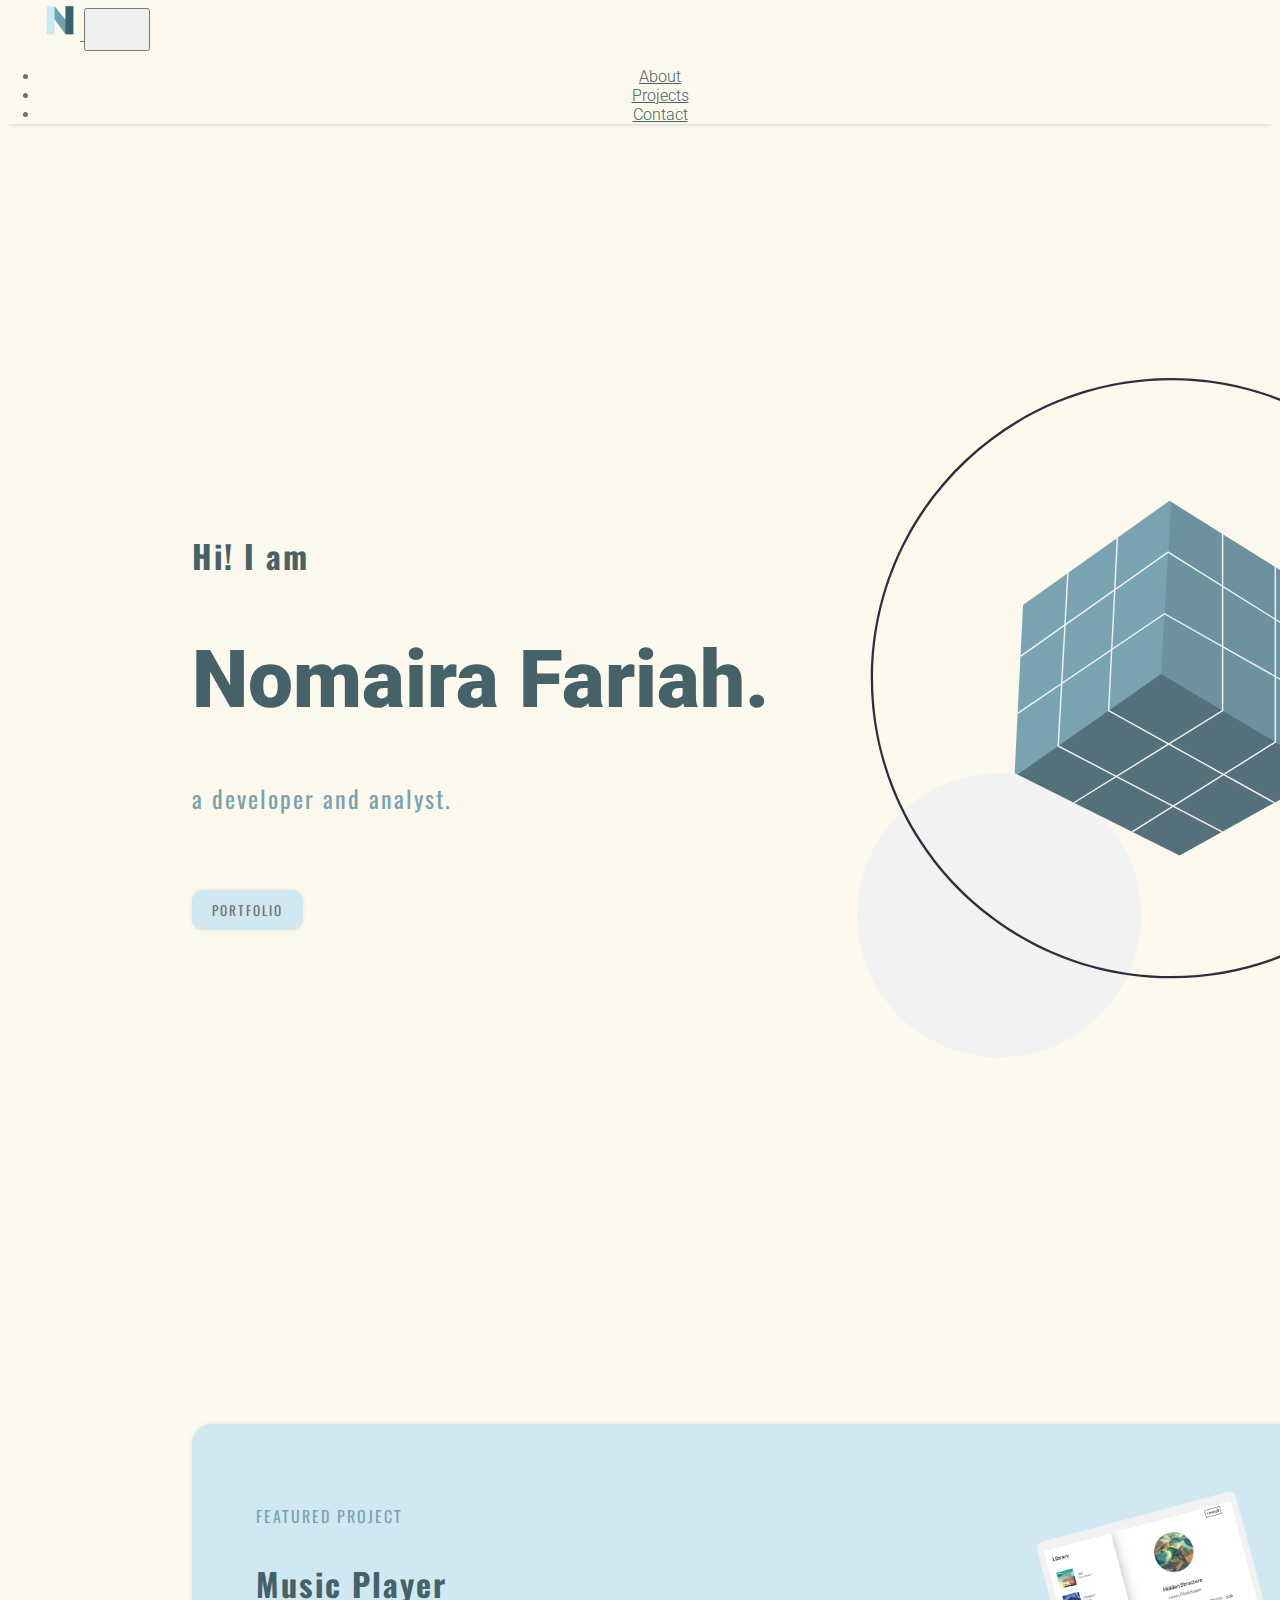
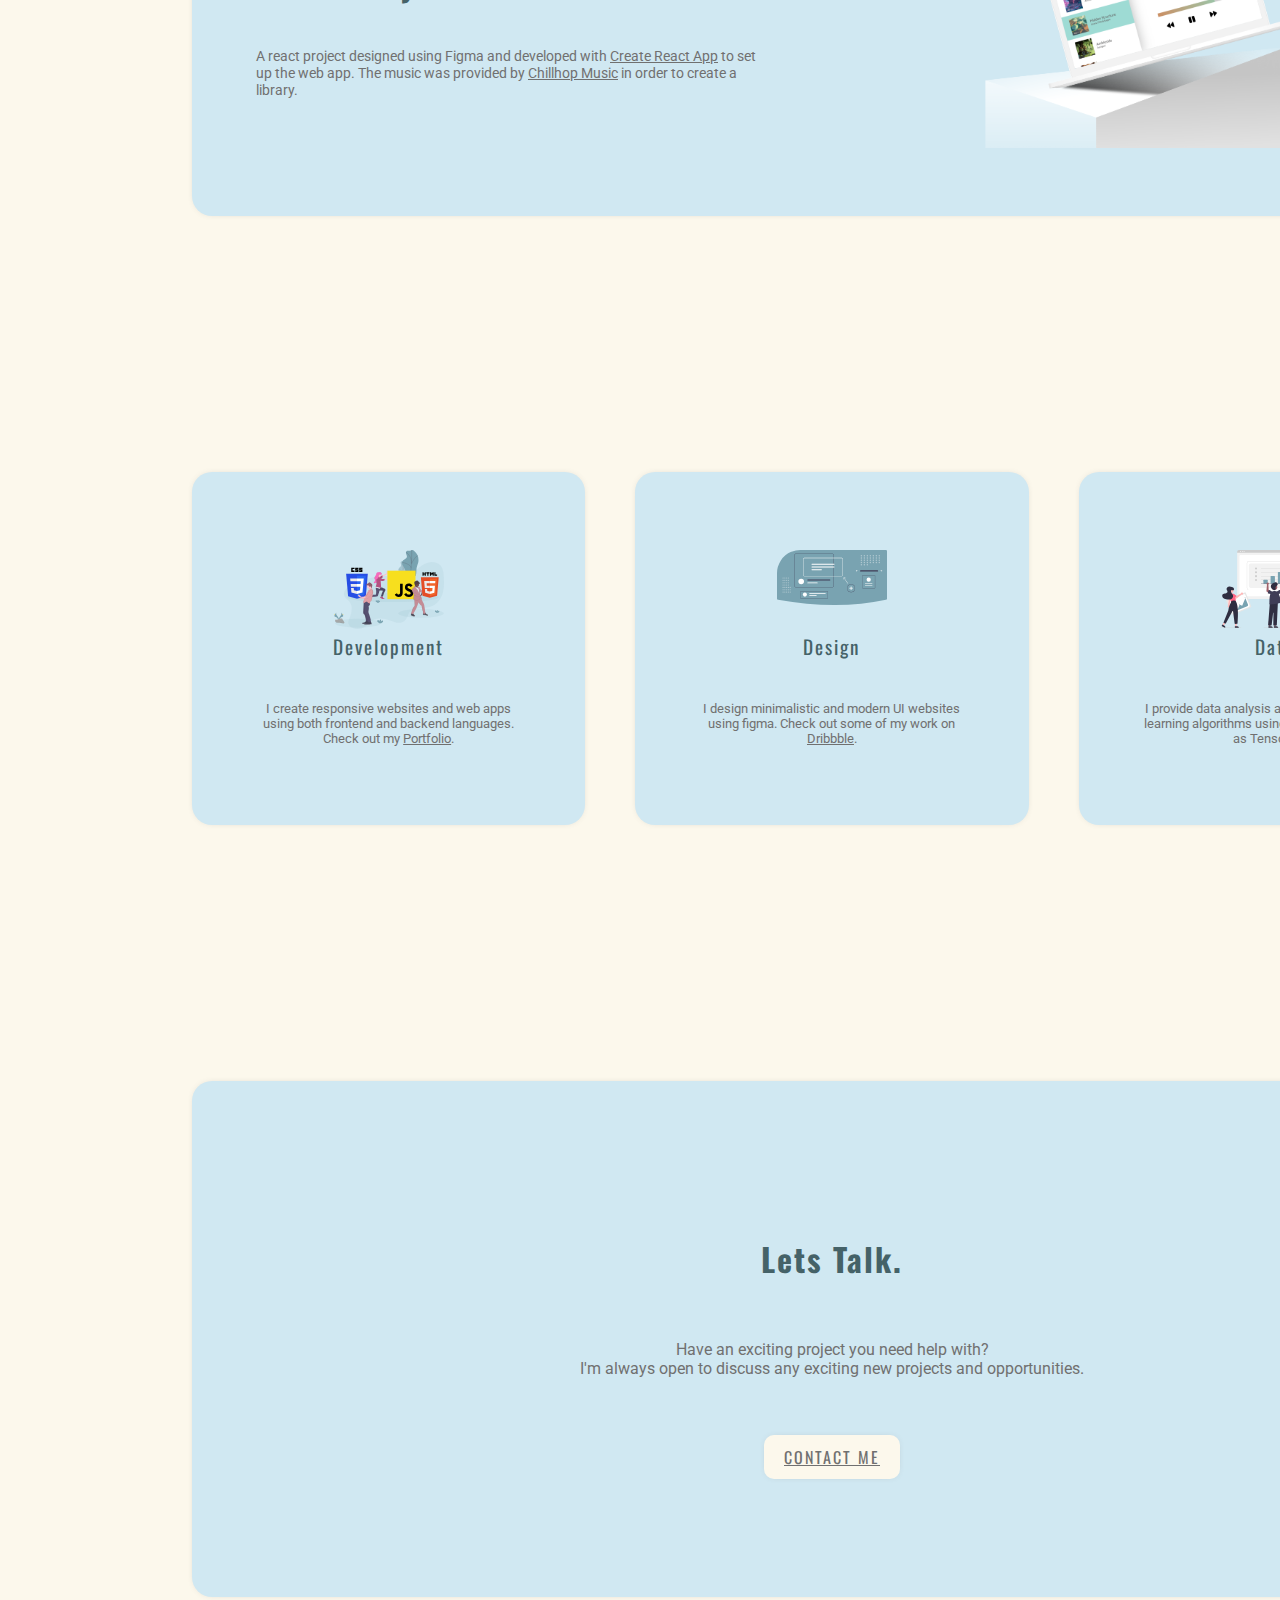
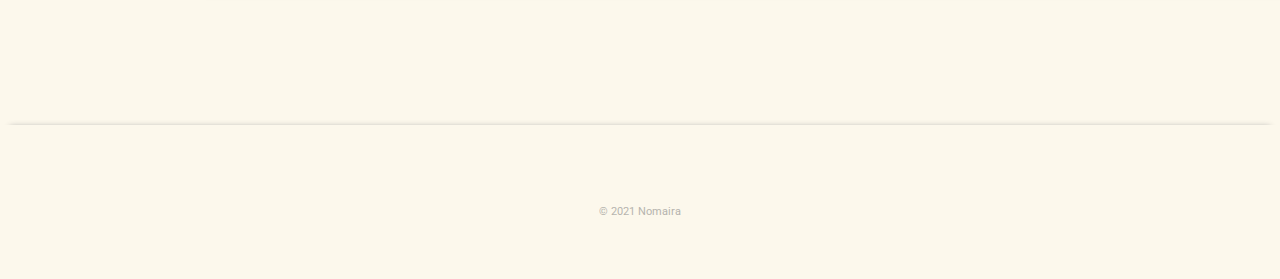
==== index.html @ d7f805a0 "updates contact, projects and navbar section" ====
<!DOCTYPE html>
<html lang="en" dir="ltr">

  <head>
    <meta charset="utf-8">
    <title>Nomaira Fariah</title>

    <!-- Google fonts -->
    <link rel="preconnect" href="https://fonts.gstatic.com">
    <link href="https://fonts.googleapis.com/css2?family=Oswald:wght@200;300;400;500;600;700&family=Parisienne&family=Roboto:wght@100;300;400;500;700;900&display=swap" rel="stylesheet">

    <!-- CSS stylesheets -->
    <link rel="stylesheet" href="https://cdn.jsdelivr.net/npm/bootstrap@4.5.3/dist/css/bootstrap.min.css" integrity="sha384-TX8t27EcRE3e/ihU7zmQxVncDAy5uIKz4rEkgIXeMed4M0jlfIDPvg6uqKI2xXr2" crossorigin="anonymous">
    <link rel="stylesheet" href="css/main.css">

    <!-- Font Awesome -->
    <link rel="stylesheet" href="https://cdnjs.cloudflare.com/ajax/libs/font-awesome/5.15.1/css/all.min.css" integrity="sha512-+4zCK9k+qNFUR5X+cKL9EIR+ZOhtIloNl9GIKS57V1MyNsYpYcUrUeQc9vNfzsWfV28IaLL3i96P9sdNyeRssA==" crossorigin="anonymous" />
    
    <link rel="icon" href="Images/logo.png">
  </head>

  <body>

    <!-- Nav Bar -->
    <nav class="navbar fixed-top navbar-expand-lg">
      <a class="navbar-brand" href="#">
        <img class="logo" src="Images/logo.png" alt="logo-img">
      </a>

      <button class="navbar-toggler" type="button" data-toggle="collapse" data-target="#navbarTogglerDemo02" aria-controls="navbarTogglerDemo02" aria-expanded="false" aria-label="Toggle navigation">
        <span class="navbar-toggler-icon">
          <i class="fas fa-bars"></i>
        </span>
      </button>

      <div class="collapse navbar-collapse" id="navbarTogglerDemo02">
        <ul class="navbar-nav ml-auto">
          <li class="nav-item">
            <a class="nav-link" href="about.html">About</a>
          </li>
          <li class="nav-item">
            <a class="nav-link" href="projects.html">Projects</a>
          </li>
          <li class="nav-item">
            <a class="nav-link" href="contact.html">Contact</a>
          </li>
          
        </ul>
      </div>
    </nav>

    <!-- Hero Section -->
    <section>
      <div class="container-fluid hero">
        
        <!-- Intro -->
        <div class="intro">
          <h2>Hi! I am</h2>
          <h1>Nomaira Fariah.</h1>
          <h3>a developer and analyst.</h3>
          <button class="cta-btn" onclick="document.location='projects.html'">
            Portfolio
          </button>
        </div>

        <div class="hero-img">
          <img src="Images/cube.svg" alt="developer">
        </div>

      </div>
    </section>

    <main class="container-fluid">
      <!-- Feature Section -->
      <div onclick="window.open('https://github.com/Nomaira/music-player', '_blank')" class="feature">
        <div class="feature-text">
          <h3 class="spaced-lettering">Featured Project</h3>
          <h2>Music Player</h2>
          <p>A react project designed using Figma and developed with 
            <a href="https://create-react-app.dev/" target="_blank">Create React App</a> to set up the web app. The music was provided by 
            <a href="https://chillhop.com/" target="_blank">Chillhop Music</a> in order to create a library.</p>
        </div>

        <div class="feature-card">
          <img class="feature-card-img" src="Images/music-player-web-app.png" alt="">
        </div>
      </div>

      <!-- Services Section -->
      <div class="services">
        <div onclick="document.location='/projects.html#development'" class="services-card">
          <div class="services-icon">
            <img src="Images/frontend.svg" alt="frontend">
          </div>
          <h3 class="services-title">Development</h3>
          <p class="services-description">I create responsive websites and web apps using both frontend and backend languages. 
            Check out my 
            <a href="projects.html/#development" target="_blank">Portfolio</a>.
          </p>
        </div>
        
        <div onclick="document.location='/projects.html#design'" class="services-card">
          <div class="services-icon">
            <img src="Images/web-design.svg" alt="design">
          </div>
          <h3 class="services-title">Design</h3>
          <p class="services-description">I design minimalistic and modern UI websites using figma. Check out some of my work on 
            <a href="https://dribbble.com/Nomaira" target="_blank">Dribbble</a>.</p>
        </div>

        <div onclick="document.location='/projects.html#data'" class="services-card">
          <div class="services-icon">
            <img src="Images/data.svg" alt="data">
          </div>
          <h3 class="services-title">Data</h3>
          <p class="services-description">I provide data analysis and work with machine learning algorithms using python libraries such as TensorFlow.</p>
        </div>
      </div>

      <!-- Contact Section -->
      <div class="contact">
        <h2>Lets Talk.</h2>
        <p class="contact-text">Have an exciting project you need help with? <br>
          I'm always open to discuss any exciting new projects 
          and opportunities.
        </p>
        <a class="cta-btn contact-btn" href="mailto:nomairafariah@outlook.com">Contact Me</a>
      </div>
    </main>

    <!-- Footer Section -->
    <footer class="footer">
      <!-- <div class="container-fluid"> -->
        <a href="https://github.com/Nomaira" target="_blank"><i class="social-icon fab fa-github"></i></a>
        <a href="https://dribbble.com/Nomaira" target="_blank"><i class="social-icon fab fa-dribbble"></i></a>
        <a href="https://codepen.io/nomaira" target="_blank"><i class="social-icon fab fa-codepen"></i></a>
        <a href="mailto:nomairafariah@outlook.com"><i class="social-icon fas fa-envelope"></i></a>
        <p>© 2021 Nomaira</p>
      <!-- </div> -->
    </footer>


    <!-- Bootstrap Script -->
    <script src="https://code.jquery.com/jquery-3.5.1.slim.min.js" integrity="sha384-DfXdz2htPH0lsSSs5nCTpuj/zy4C+OGpamoFVy38MVBnE+IbbVYUew+OrCXaRkfj" crossorigin="anonymous"></script>
    <script src="https://cdn.jsdelivr.net/npm/popper.js@1.16.1/dist/umd/popper.min.js" integrity="sha384-9/reFTGAW83EW2RDu2S0VKaIzap3H66lZH81PoYlFhbGU+6BZp6G7niu735Sk7lN" crossorigin="anonymous"></script>
    <script src="https://cdn.jsdelivr.net/npm/bootstrap@4.5.3/dist/js/bootstrap.min.js" integrity="sha384-w1Q4orYjBQndcko6MimVbzY0tgp4pWB4lZ7lr30WKz0vr/aWKhXdBNmNb5D92v7s" crossorigin="anonymous"></script>
  </body>
</html>
---- css/main.css ----
body {
    margin: 0;
    padding: 0;
    width: 100vw;
    font-family: 'Roboto', sans-serif;
    background-color: #fcf8ec;
    color: #707070;
}

h1 {
    color: #456268;
    font-size: 5em;
    font-weight: 900;
}

h2 {
    color: #456268;
    font-family: 'Oswald', sans-serif;
    letter-spacing: 2px;
    font-size: 2em;
}

h3 {
    color: #79a3b1;
    font-family: 'Oswald', sans-serif;
    font-weight: 400;
    font-size: 1.5em;
    padding-bottom: 20px;
    letter-spacing: 2px;
}

a {
    color: #707070;
}

a:hover {
    color: #79a3b1;
    text-decoration: none;
}

.container-fluid {
    width: 100vw;
    padding: 10% 15%;
}


/* navbar */
.navbar {
    background-color: #fcf8ec;
    box-shadow: 0 8px 6px -10px rgb(146, 146, 146);
}

.logo {
    width: 40px;
    margin-left: 40px;
}

.navbar-toggler-icon {
    margin-right: 50px;
}

.fa-bars {
    font-size: 2rem;
    color: #79a3b1;
}

.nav-item {
    margin: 0;
    padding: 0 40px;
    text-align: center;
}

.nav-link {
    font-size: 1em;
    font-weight: 300;
    color: #456268;
}

.nav-link:hover {
    color: #79a3b1;
}

.active {
    width: 100%;
    background-color: #d0e8f2;
    box-shadow: 0 0 10px -6px rgb(146, 146, 146);
    border-radius: 10px;
}

.active:hover {
    opacity: 0.8;
}

/* Hero Section */
.hero {
    height: 100vh;
    display: grid;
    grid-gap: 50px;
    grid-template-columns: repeat(2, 1fr);
}

.intro {
    align-self: center;
    justify-content: center;
    text-align: left;
    grid-column: 1 / 2;
}

.hero-img {
    grid-column: 2 / 3;
    display: flex;
    justify-content: center;
    align-items: center;
}

.cta-btn {
    border: none;
    border-radius: 10px;
    background-color: #d0e8f2;
    color: #707070;
    padding: 10px 20px;
    margin-top: 30px;
    font-family: 'Oswald', sans-serif;
    text-transform: uppercase;
    letter-spacing: 2px;
    box-shadow: 0 0 10px -6px rgb(146, 146, 146);
}

.cta-btn:hover {
    background-color: #79a3b1;
    color: #fcf8ec;
    text-decoration: none;
    transition: all 0.5s ease-in-out;
}

/* Feature project */
.feature {
    background-color: #d0e8f2;
    box-shadow: 0 0 10px -6px rgb(146, 146, 146);
    border-radius: 20px;
    display: grid;
    grid-template-columns: repeat(2, 1fr);
    cursor: pointer;
}

.feature-text {
    padding: 10%;
}

.spaced-lettering {
    text-transform: uppercase;
    font-size: 1em;
    padding-bottom: 5px;
}

.feature-text h2 {
    font-size: 2em;
    padding-bottom: 3%;
}

.feature-text p {
    font-size: 90%;
}

.feature-card {
    margin-top: auto;
    margin-bottom: auto;
    padding: 10%;
}

.feature-card-img {
    width: 100%;
    border-radius: 20px;
}

/* services section  */
.services {
    display: grid;
    grid-gap: 50px;
    grid-template-columns: repeat(3, 1fr);
    margin: 20% 0;
    text-align: center;
}

.services-card {
    background-color: #d0e8f2;
    box-shadow: 0 0 10px -6px rgb(146, 146, 146);
    border-radius: 20px;
    padding: 20% 15%;
    cursor: pointer;
}

.services-icon {
    width: 40%;
    height: 40px;
    margin-left: auto;
    margin-right: auto;
}

.services-title {
    color: #456268;
    font-size: 1.5vw;
    padding: 15% 0 10%;
    margin: 0;
}

.services-description {
    font-size: 1vw;
    margin-left: auto;
    margin-right: auto;
    margin-bottom: 0;
}


/* Contact Section */
.contact {
    /* margin-top: 20%; */
    background-color: #d0e8f2;
    box-shadow: 0 0 10px -6px rgb(146, 146, 146);
    padding: 10%;
    border-radius: 20px;
    text-align: center;
}

.contact-text {
    padding: 3% 0 5%;
    width: 50%;
    margin-left: auto;
    margin-right: auto;
}

.contact-btn {
    background-color: #fcf8ec;
}

.contact-btn:hover {
    color: #fcf8ec;
}


/* Footer Section */
.footer {
    background-color: #fcf8ec;
    box-shadow: 0 -8px 6px -10px rgb(146, 146, 146);
    padding: 50px 0;
    text-align: center;
}

footer p {
    font-size: 0.7rem;
    opacity: 0.5;
}

.social-icon {
    margin: 30px 10px;
    color: #456268;
}

.social-icon:hover {
    color: #79a3b1;
}


/* ABOUT PAGE */
.select {
    display: flex;
    justify-content: center;
    align-items: flex-start;
}

.select-btn {
    margin: 20px;
}

.select-img {
    width: 50%;
    display: flex;
    justify-content: center;
    align-items: center;
    margin-left: auto;
    margin-right: auto;
    margin-top: 50px;
}

.gap {
    content: "";
    padding: 1%;
}

.container {
    background-color: #d0e8f2;
    box-shadow: 0 0 10px -6px rgb(146, 146, 146);
    padding: 10%;
    border-radius: 20px;
    margin-top: 20%;
}

.about-text {
    padding: 2% 0 5%;
}

.skills-heading {
    text-align: center;
}

.skills-list {
    padding-top: 7%;
    padding-left: 0;
    display: grid;
    grid-gap: 50px;
    grid-template-columns: repeat(3, 1fr);
}

.skills-item {
    list-style-type: none;
    text-align: center;
    font-family: 'Oswald';
    font-weight: 900;
    margin-left: auto;
    margin-right: auto;
}

.iconify {
    font-size: 50px;
    display: flex;
    align-items: center;
    margin-left: auto;
    margin-right: auto;
}

.data {
    color: #21609B;
}

.reading {
    padding-bottom: 10%;
}

.reading-img {
    width: 25%;
    margin-left: auto;
    margin-right: auto;
}

.illustrations h3 {
    padding-bottom: 0;
    margin-bottom: 0;
}

.illustrations-card {
    display: grid;
    grid-template-columns: repeat(3, 1fr);
}

.illustration-img {
    width: 100%;
    padding: 20px 0;
    border-radius: 50%;
    display: flex;
    align-items: center;
    justify-content: center;
}


/* PROJECT PAGE */
.select-img-project {
    width: 80%;
}

.project-heading {
    margin: 20% 0 10%;
    text-align: center;
}

.project-card {
    margin-bottom: 10%;
    overflow: hidden;
}

.project-img-card {
    width: 100%;
    position: absolute;
    top: 0;
    right: 0;
    margin-top: 100px;
    padding: 10%;
}

.project-img {
    width: 80%;
    border-radius: 20px;
}
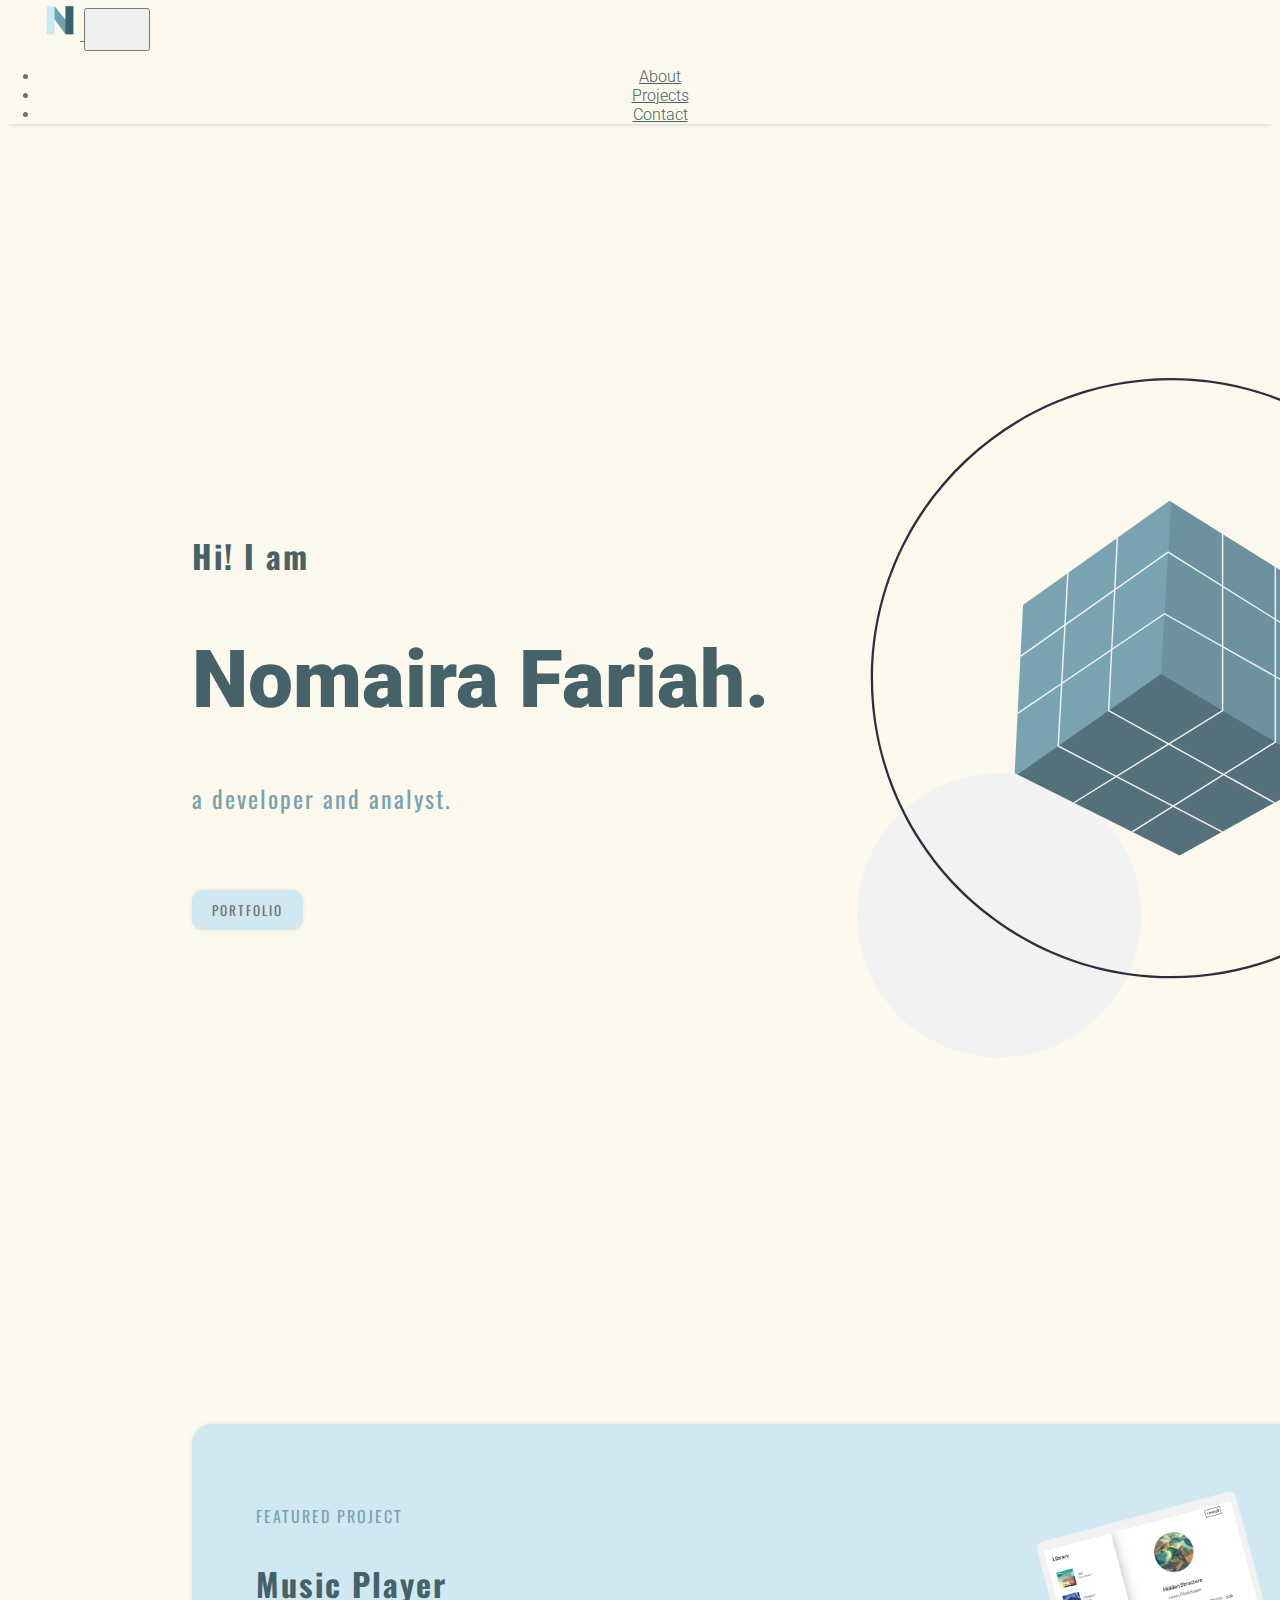
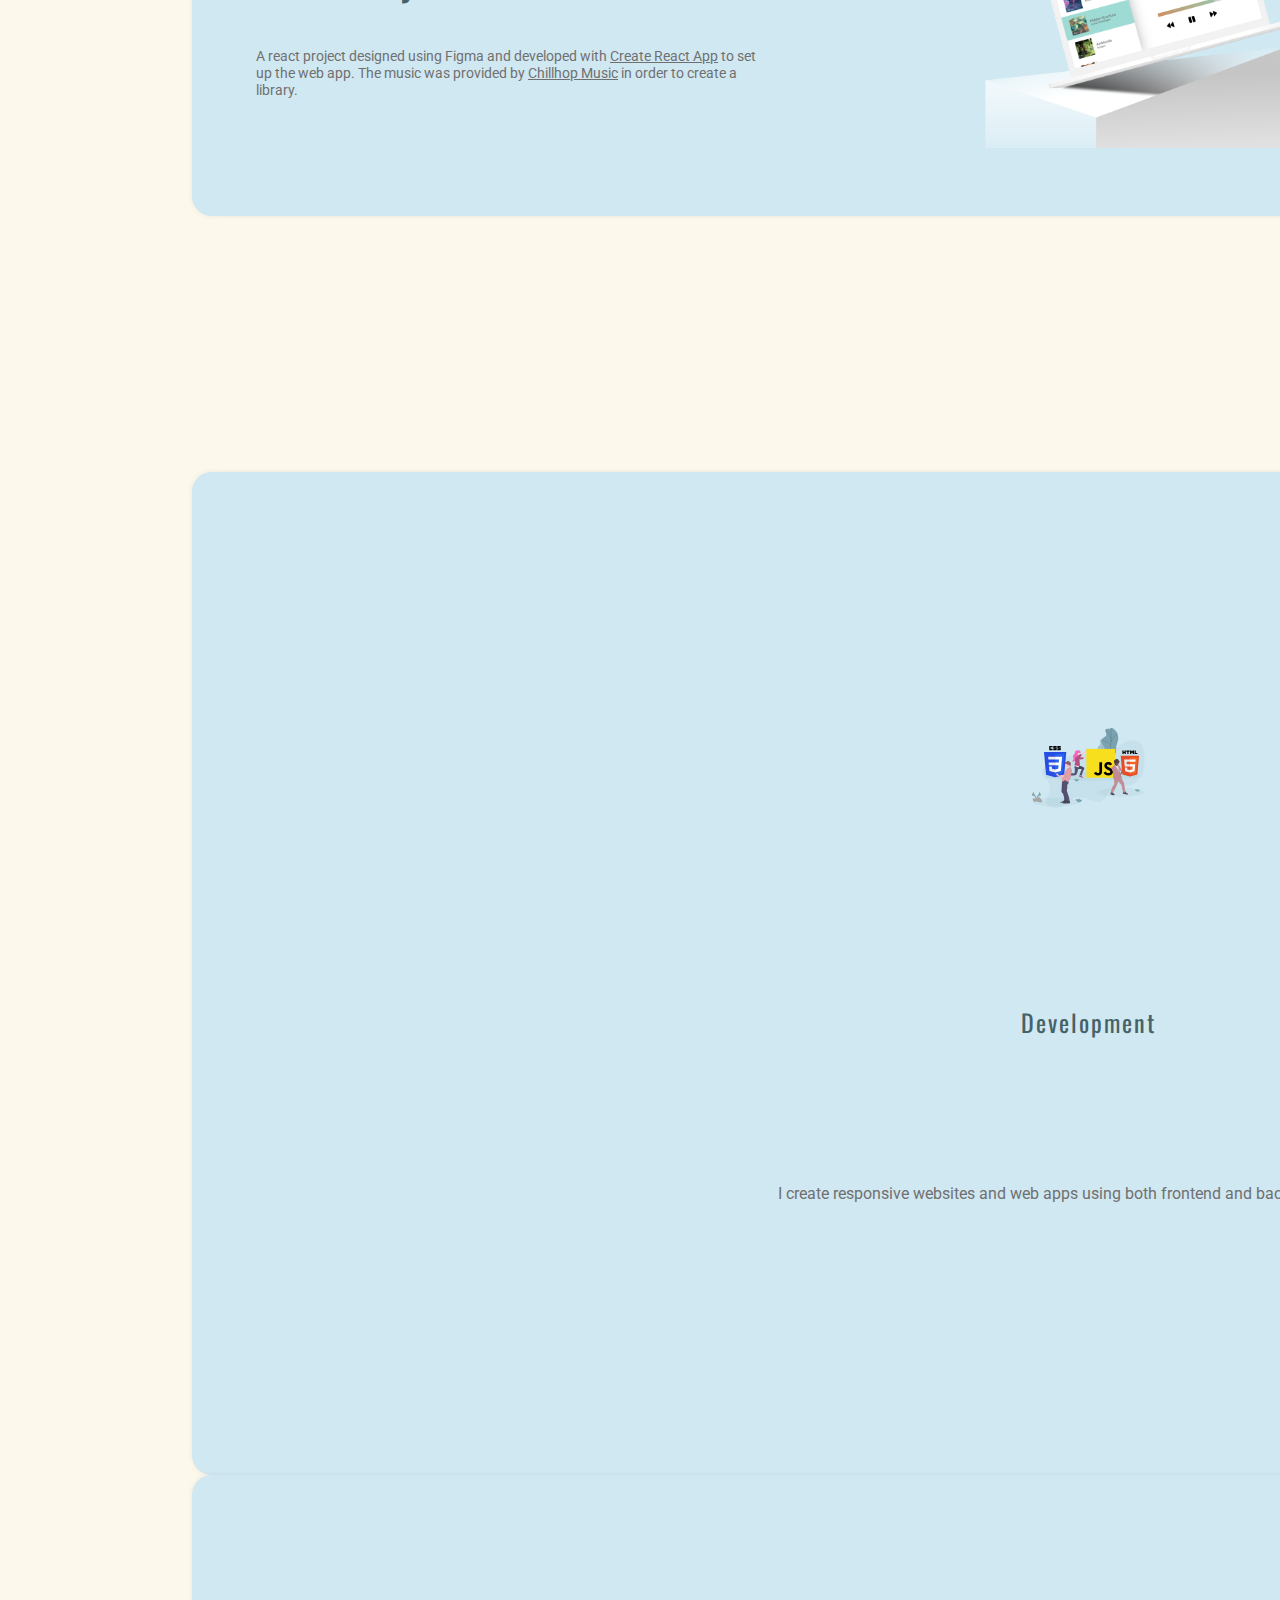
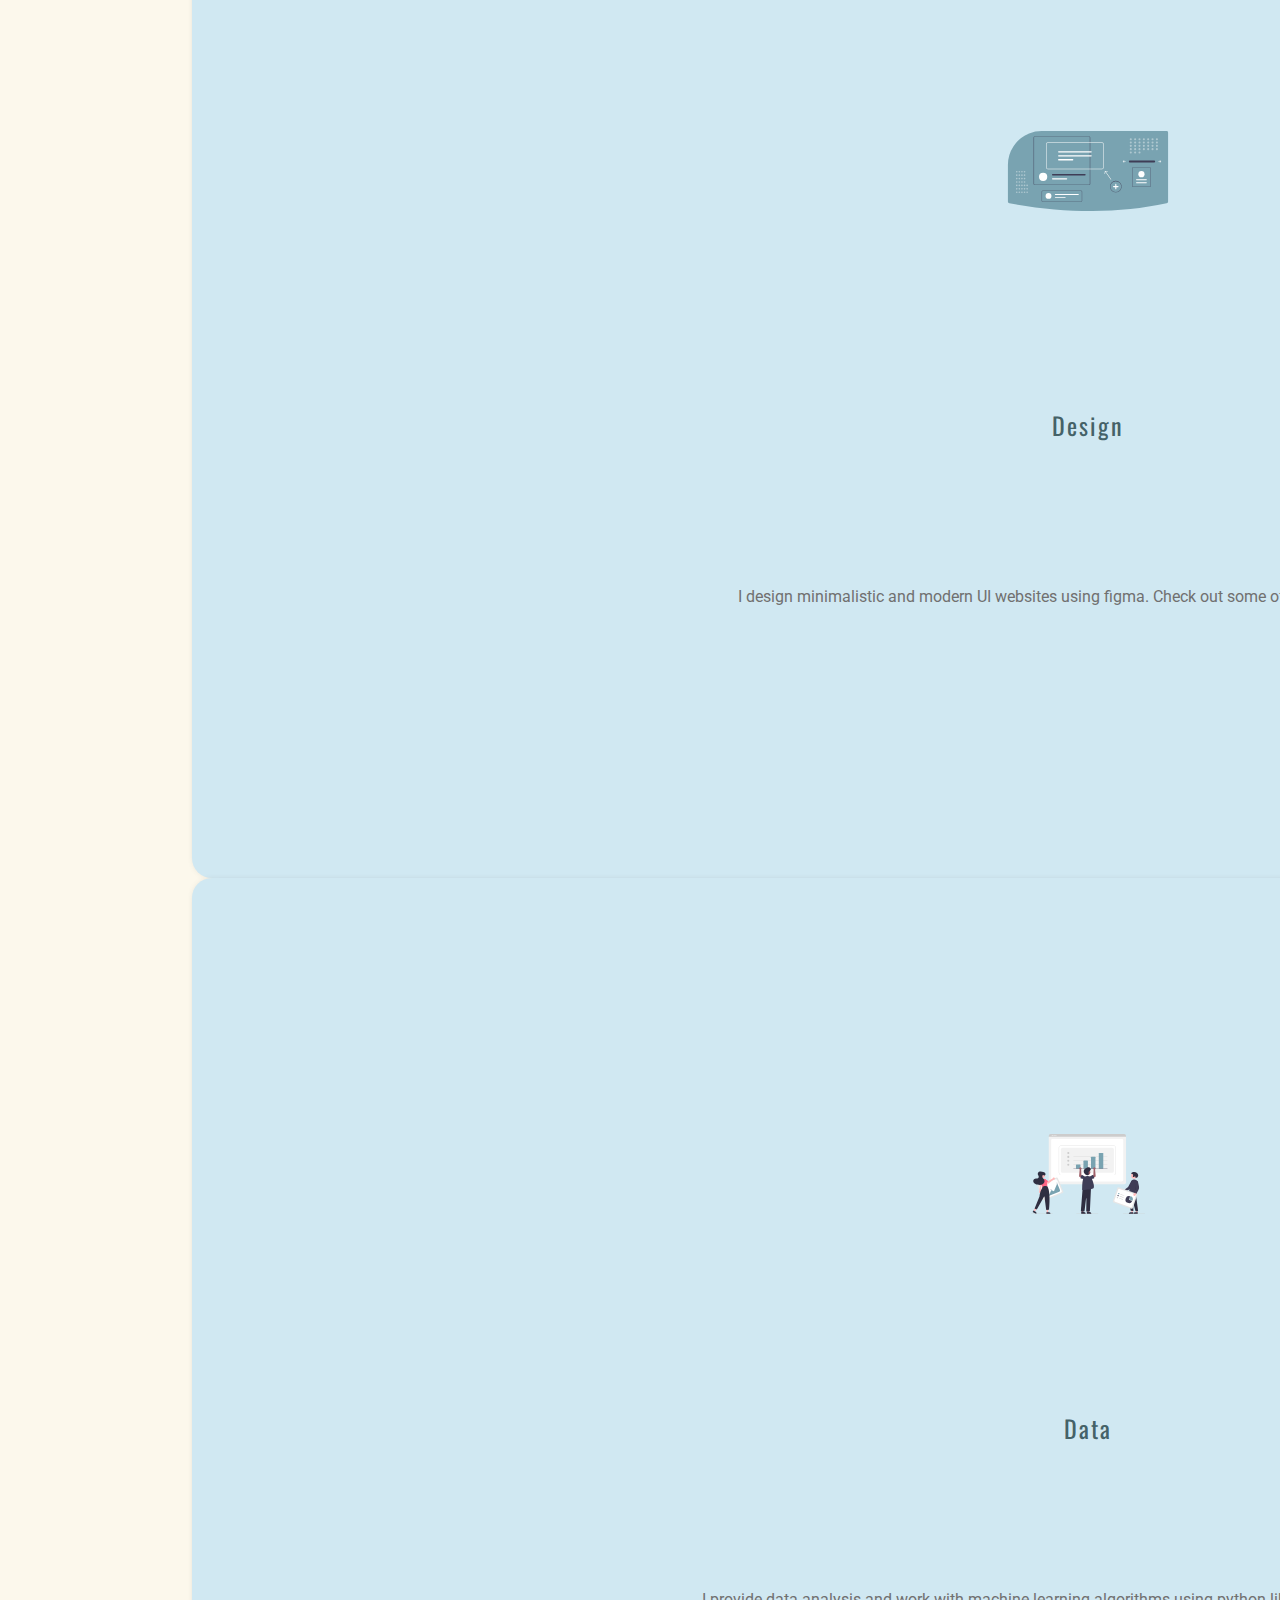
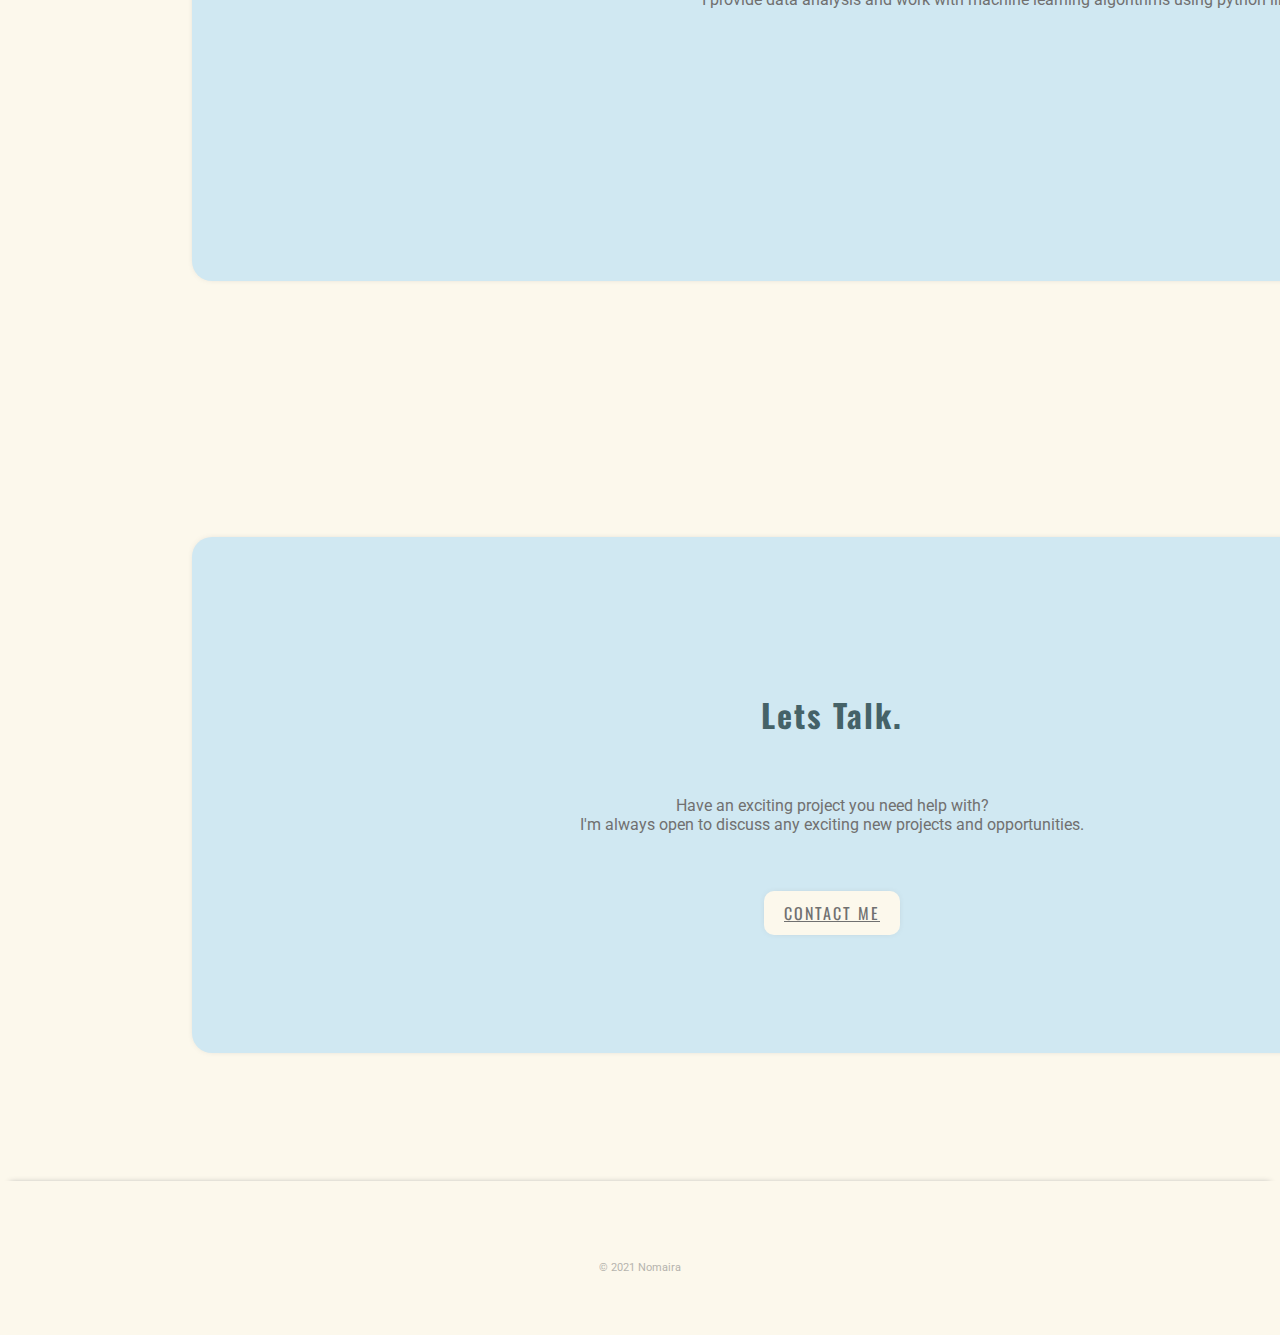
==== commit 780fd17c: "updated services section" ====
--- a/index.html
+++ b/index.html
@@ -87,33 +87,33 @@
       </div>
 
       <!-- Services Section -->
-      <div class="services">
-        <div onclick="document.location='/projects.html#development'" class="services-card">
-          <div class="services-icon">
-            <img src="Images/frontend.svg" alt="frontend">
+      <div class="services row">
+        <div class="col-lg-4">
+          <div onclick="document.location='/projects.html#development'" class="services-card">
+            <img class="services-icon" src="Images/frontend.svg" alt="frontend">
+            <h3 class="services-title">Development</h3>
+            <p class="services-description">I create responsive websites and web apps using both frontend and backend languages. 
+            </p>
           </div>
-          <h3 class="services-title">Development</h3>
-          <p class="services-description">I create responsive websites and web apps using both frontend and backend languages. 
-            Check out my 
-            <a href="projects.html/#development" target="_blank">Portfolio</a>.
-          </p>
-        </div>
-        
-        <div onclick="document.location='/projects.html#design'" class="services-card">
-          <div class="services-icon">
-            <img src="Images/web-design.svg" alt="design">
-          </div>
-          <h3 class="services-title">Design</h3>
-          <p class="services-description">I design minimalistic and modern UI websites using figma. Check out some of my work on 
-            <a href="https://dribbble.com/Nomaira" target="_blank">Dribbble</a>.</p>
         </div>
 
-        <div onclick="document.location='/projects.html#data'" class="services-card">
-          <div class="services-icon">
-            <img src="Images/data.svg" alt="data">
+        
+        <div class="col-lg-4">
+          <div onclick="document.location='/projects.html#design'" class="services-card">
+            <img class="services-icon" src="Images/web-design.svg" alt="design">
+            <h3 class="services-title">Design</h3>
+            <p class="services-description">I design minimalistic and modern UI websites using figma. Check out some of my work on 
+              <a href="https://dribbble.com/Nomaira" target="_blank">Dribbble</a>.</p>
           </div>
-          <h3 class="services-title">Data</h3>
-          <p class="services-description">I provide data analysis and work with machine learning algorithms using python libraries such as TensorFlow.</p>
+        </div>
+
+        
+        <div class="col-lg-4">
+          <div onclick="document.location='/projects.html#data'" class="services-card">
+            <img class="services-icon" src="Images/data.svg" alt="data">
+            <h3 class="services-title">Data</h3>
+            <p class="services-description">I provide data analysis and work with machine learning algorithms using python libraries such as TensorFlow.</p>
+          </div>
         </div>
       </div>
 
--- a/css/main.css
+++ b/css/main.css
@@ -175,40 +175,37 @@
 
 /* services section  */
 .services {
-    display: grid;
-    grid-gap: 50px;
-    grid-template-columns: repeat(3, 1fr);
     margin: 20% 0;
     text-align: center;
 }
 
 .services-card {
-    background-color: #d0e8f2;
-    box-shadow: 0 0 10px -6px rgb(146, 146, 146);
-    border-radius: 20px;
-    padding: 20% 15%;
+    width: 100%;
+    height: 90%;
+    background-color: #d0e8f2;
+    box-shadow: 0 0 10px -6px rgb(146, 146, 146);
+    border-radius: 20px;
+    padding: 20%;
     cursor: pointer;
+
 }
 
 .services-icon {
-    width: 40%;
-    height: 40px;
+    width: 50%;
+    height: 80px;
     margin-left: auto;
     margin-right: auto;
 }
 
 .services-title {
     color: #456268;
-    font-size: 1.5vw;
     padding: 15% 0 10%;
     margin: 0;
 }
 
 .services-description {
-    font-size: 1vw;
-    margin-left: auto;
-    margin-right: auto;
-    margin-bottom: 0;
+    margin-left: auto;
+    margin-right: auto;
 }
 
 
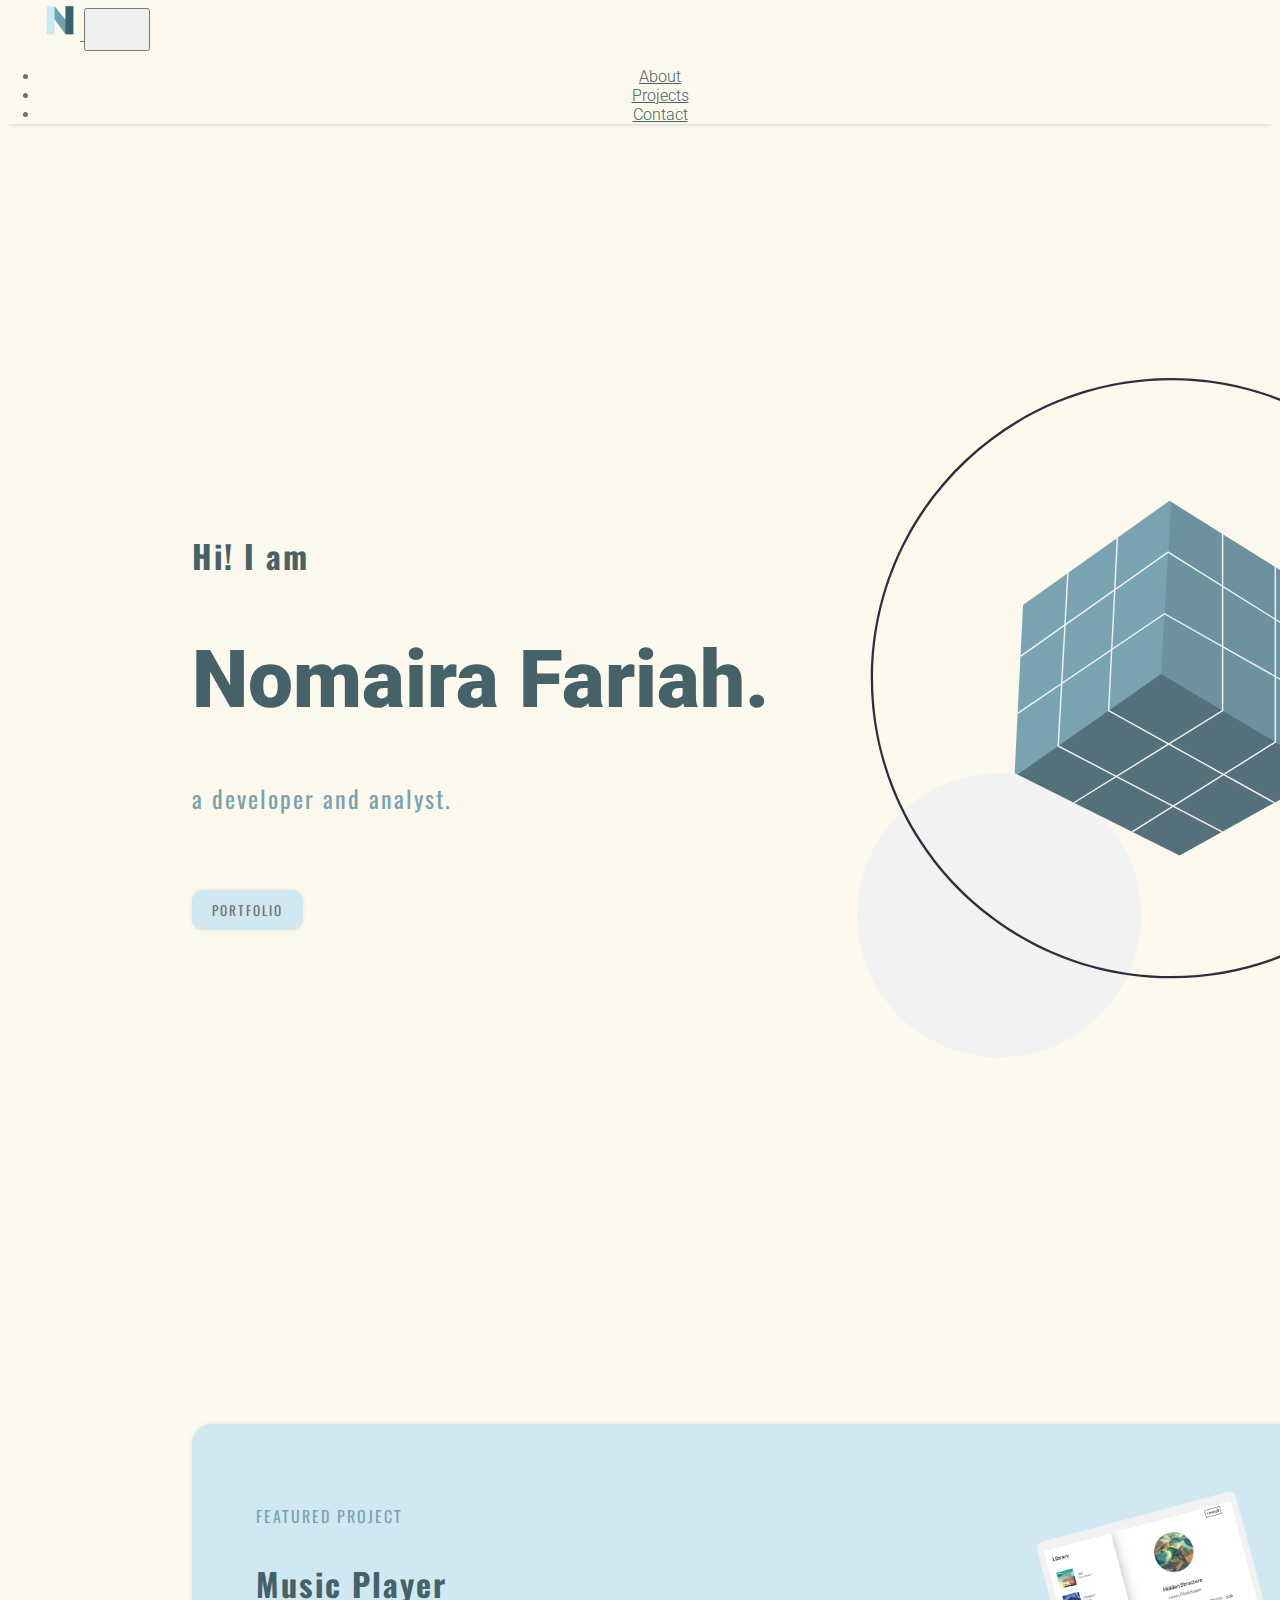
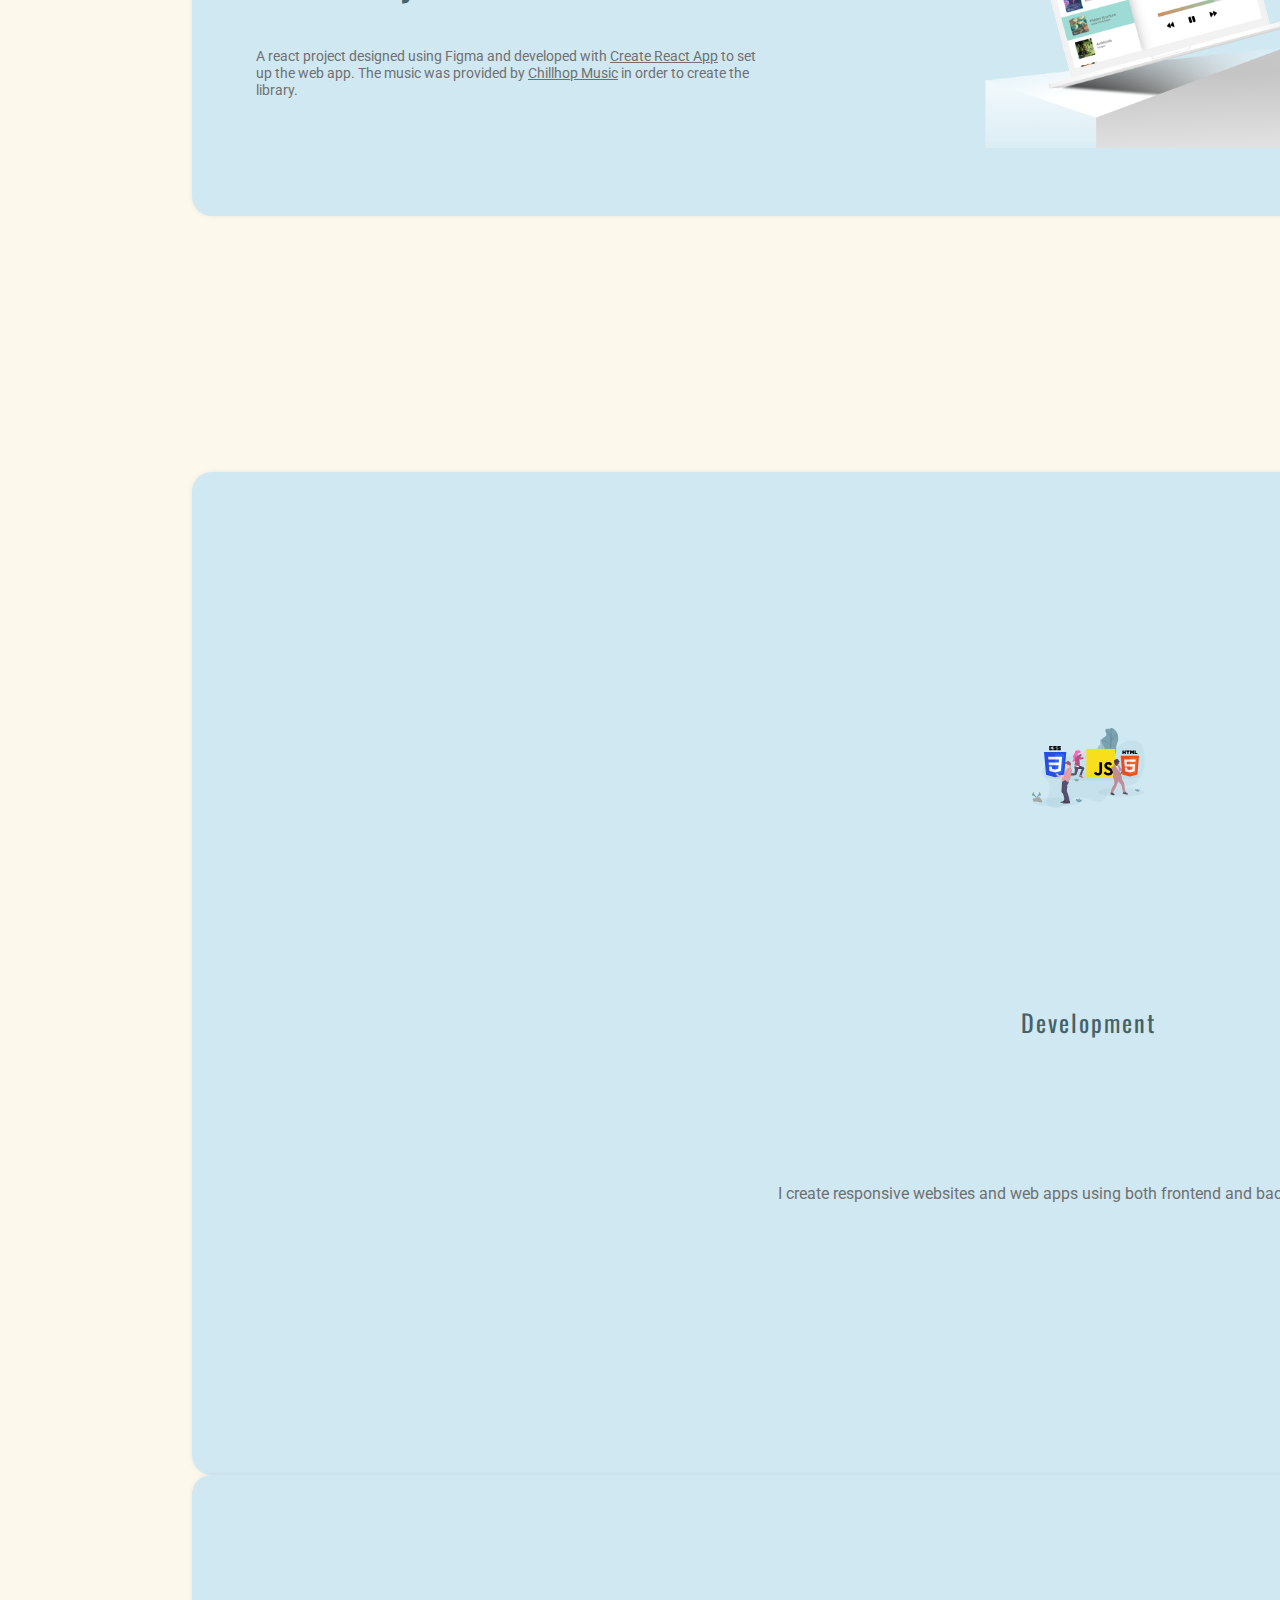
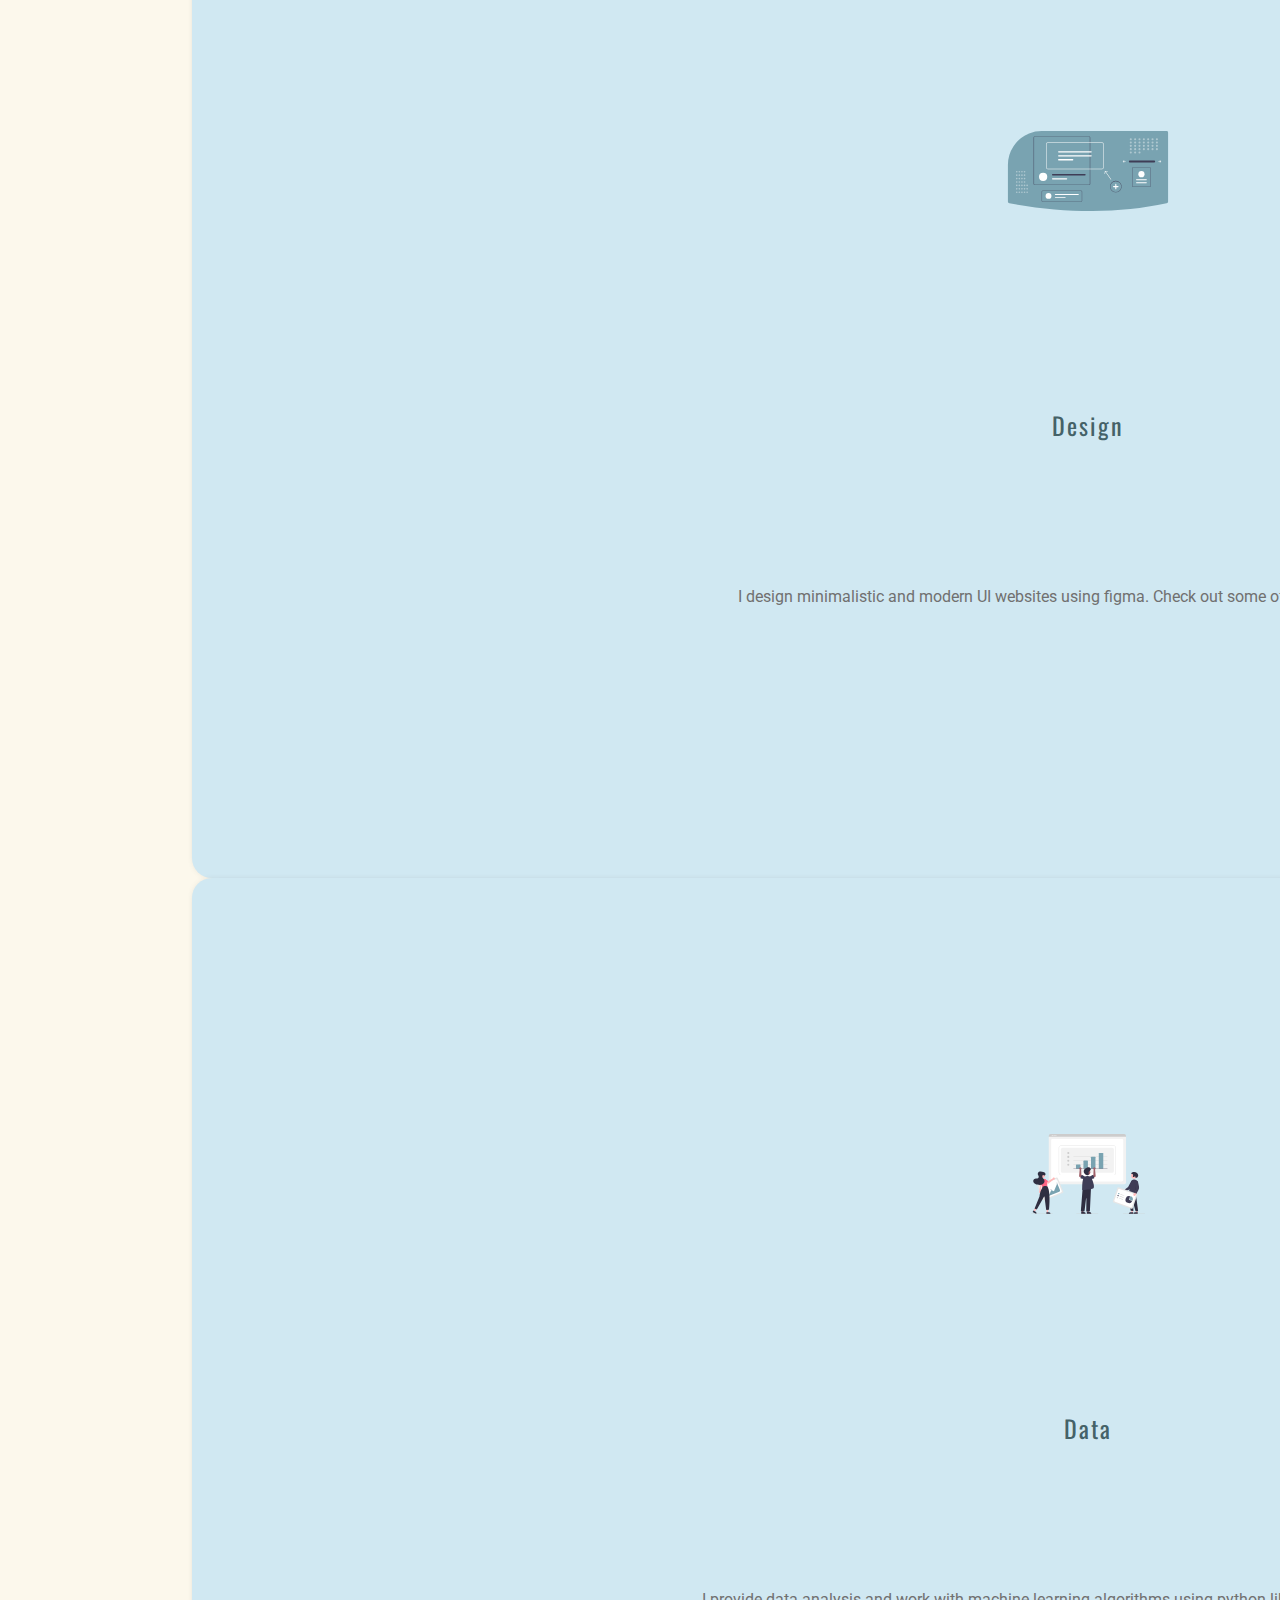
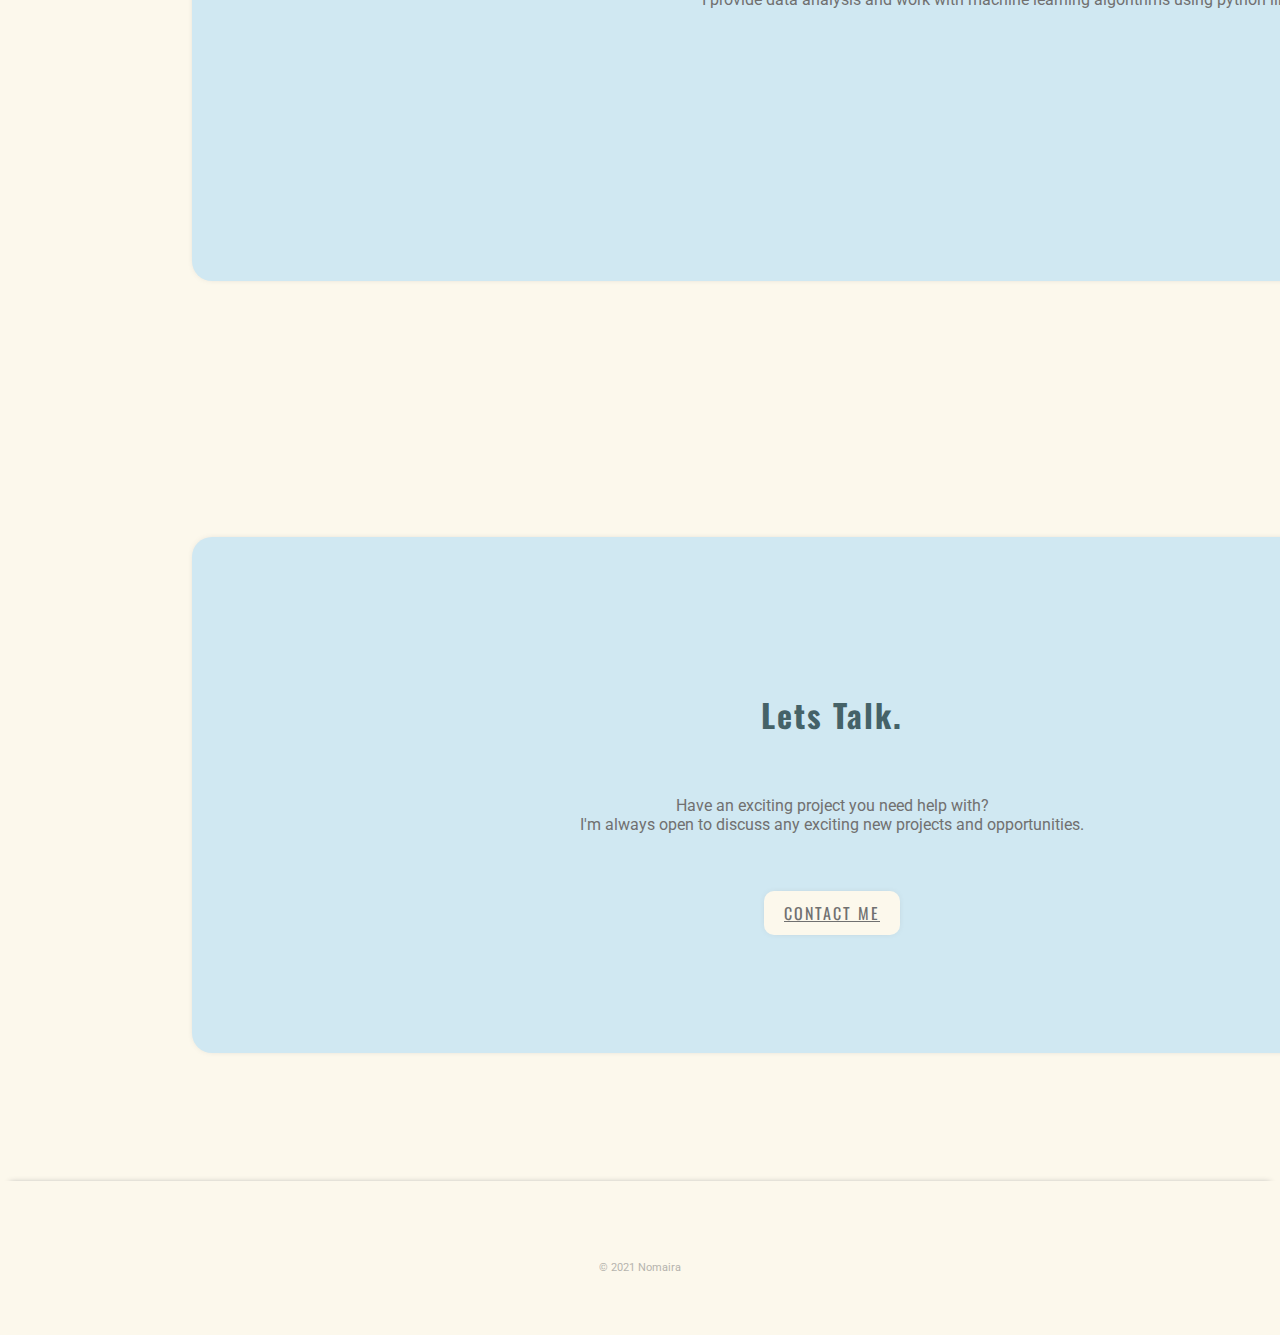
==== commit 90c217a2: "updated about.html and feature section in index.html" ====
--- a/index.html
+++ b/index.html
@@ -78,7 +78,7 @@
           <h2>Music Player</h2>
           <p>A react project designed using Figma and developed with 
             <a href="https://create-react-app.dev/" target="_blank">Create React App</a> to set up the web app. The music was provided by 
-            <a href="https://chillhop.com/" target="_blank">Chillhop Music</a> in order to create a library.</p>
+            <a href="https://chillhop.com/" target="_blank">Chillhop Music</a> in order to create the library.</p>
         </div>
 
         <div class="feature-card">
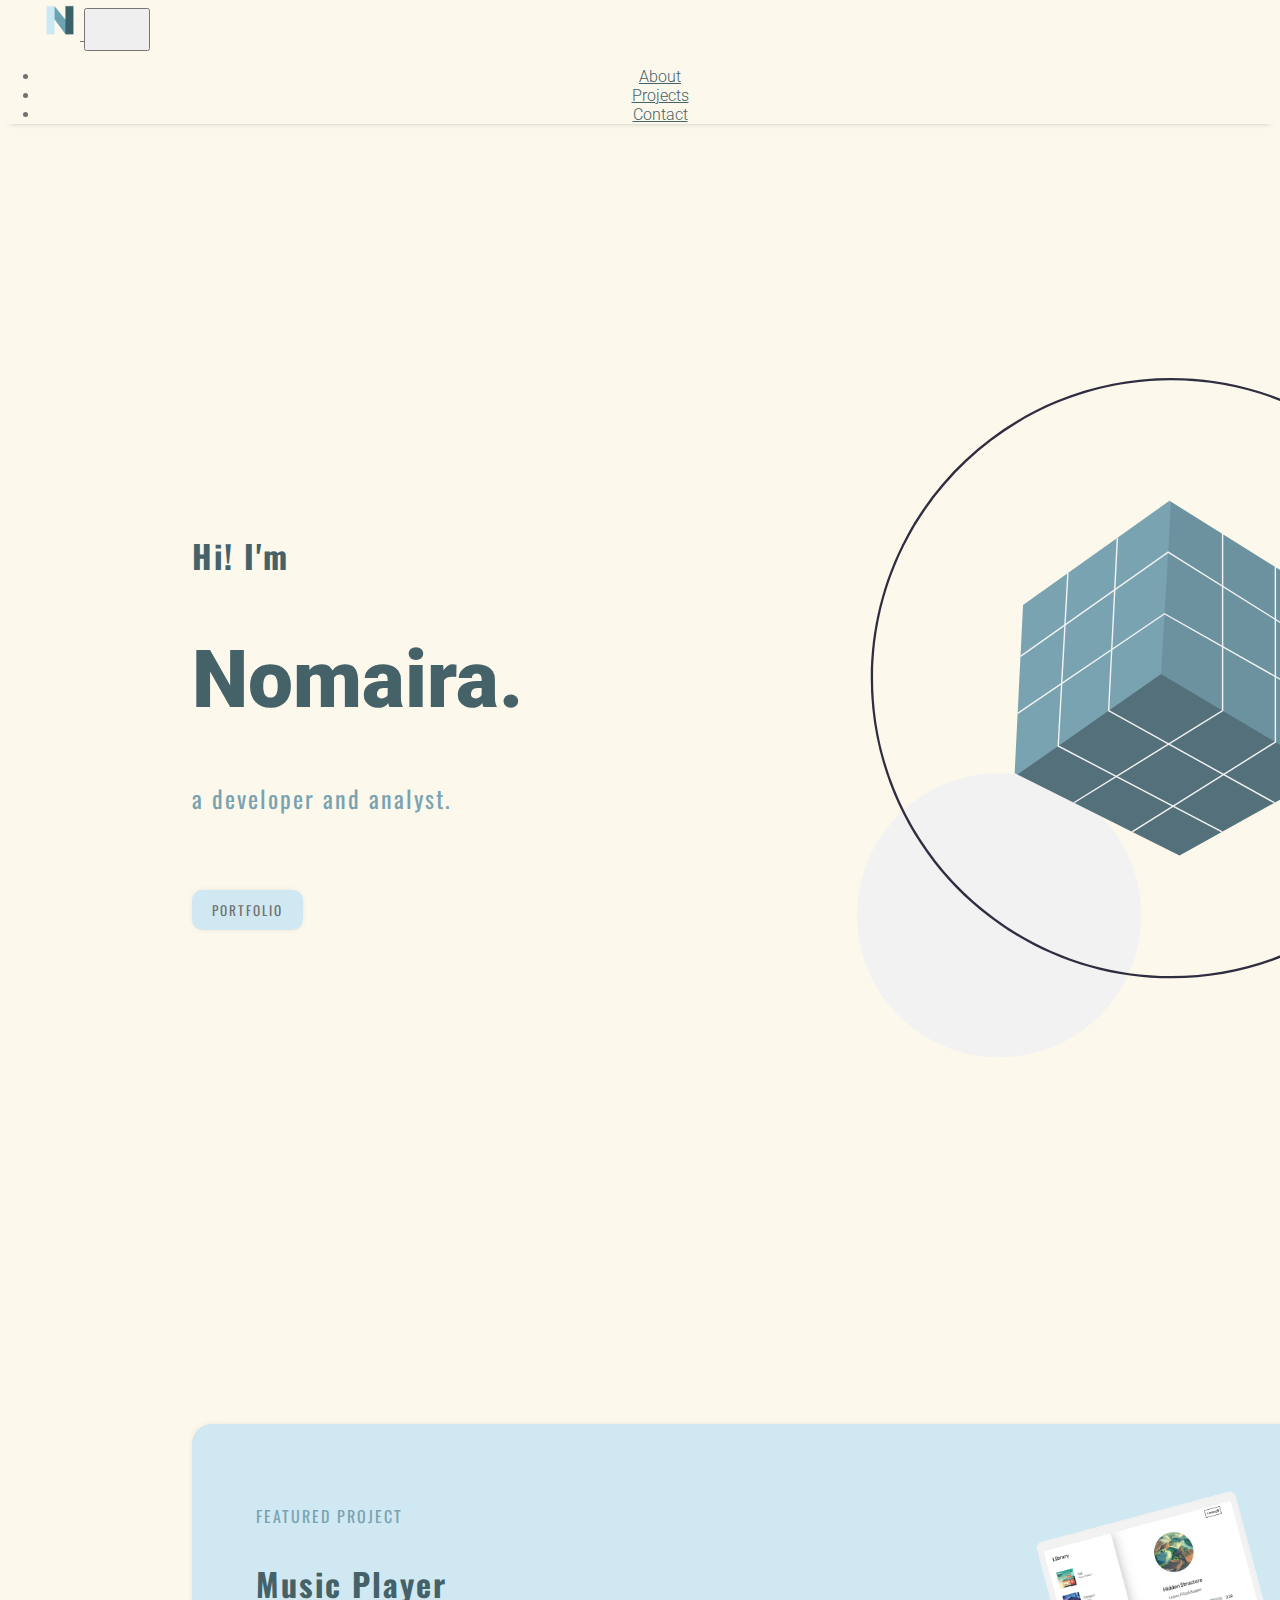
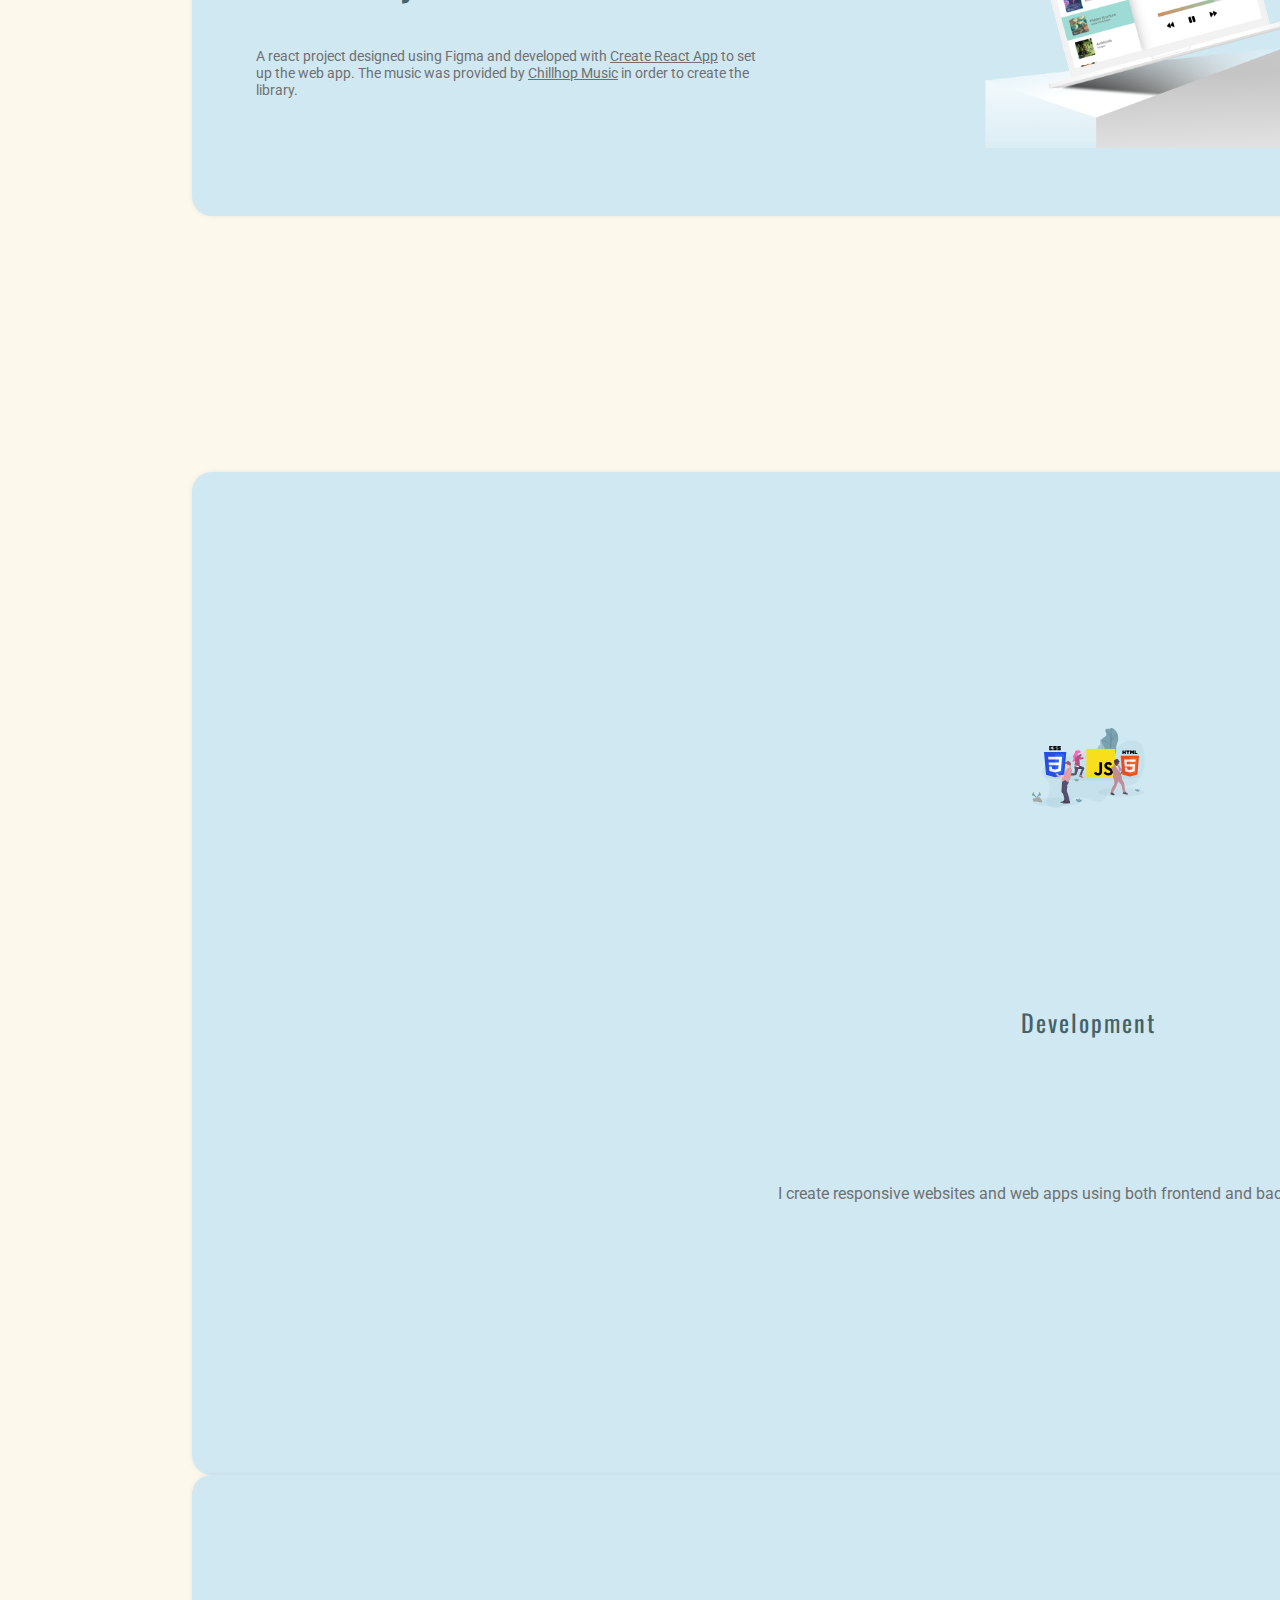
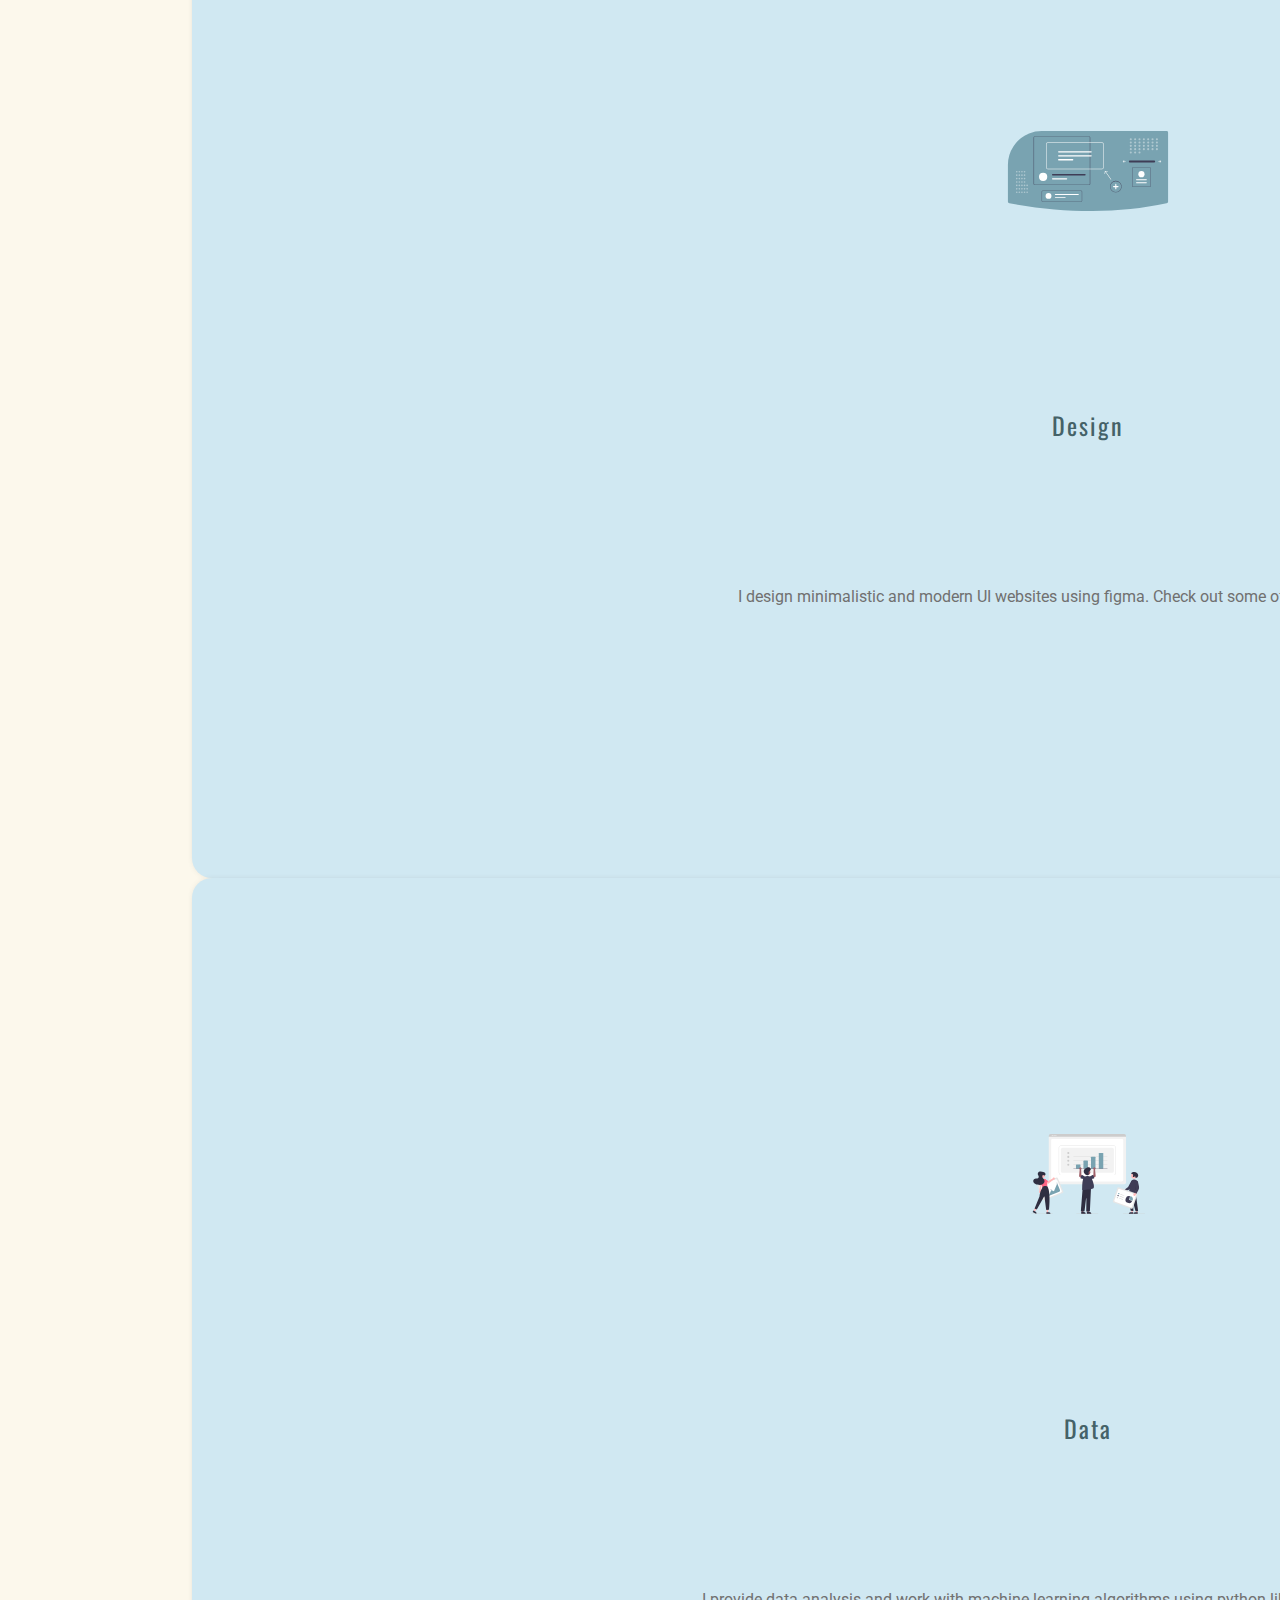
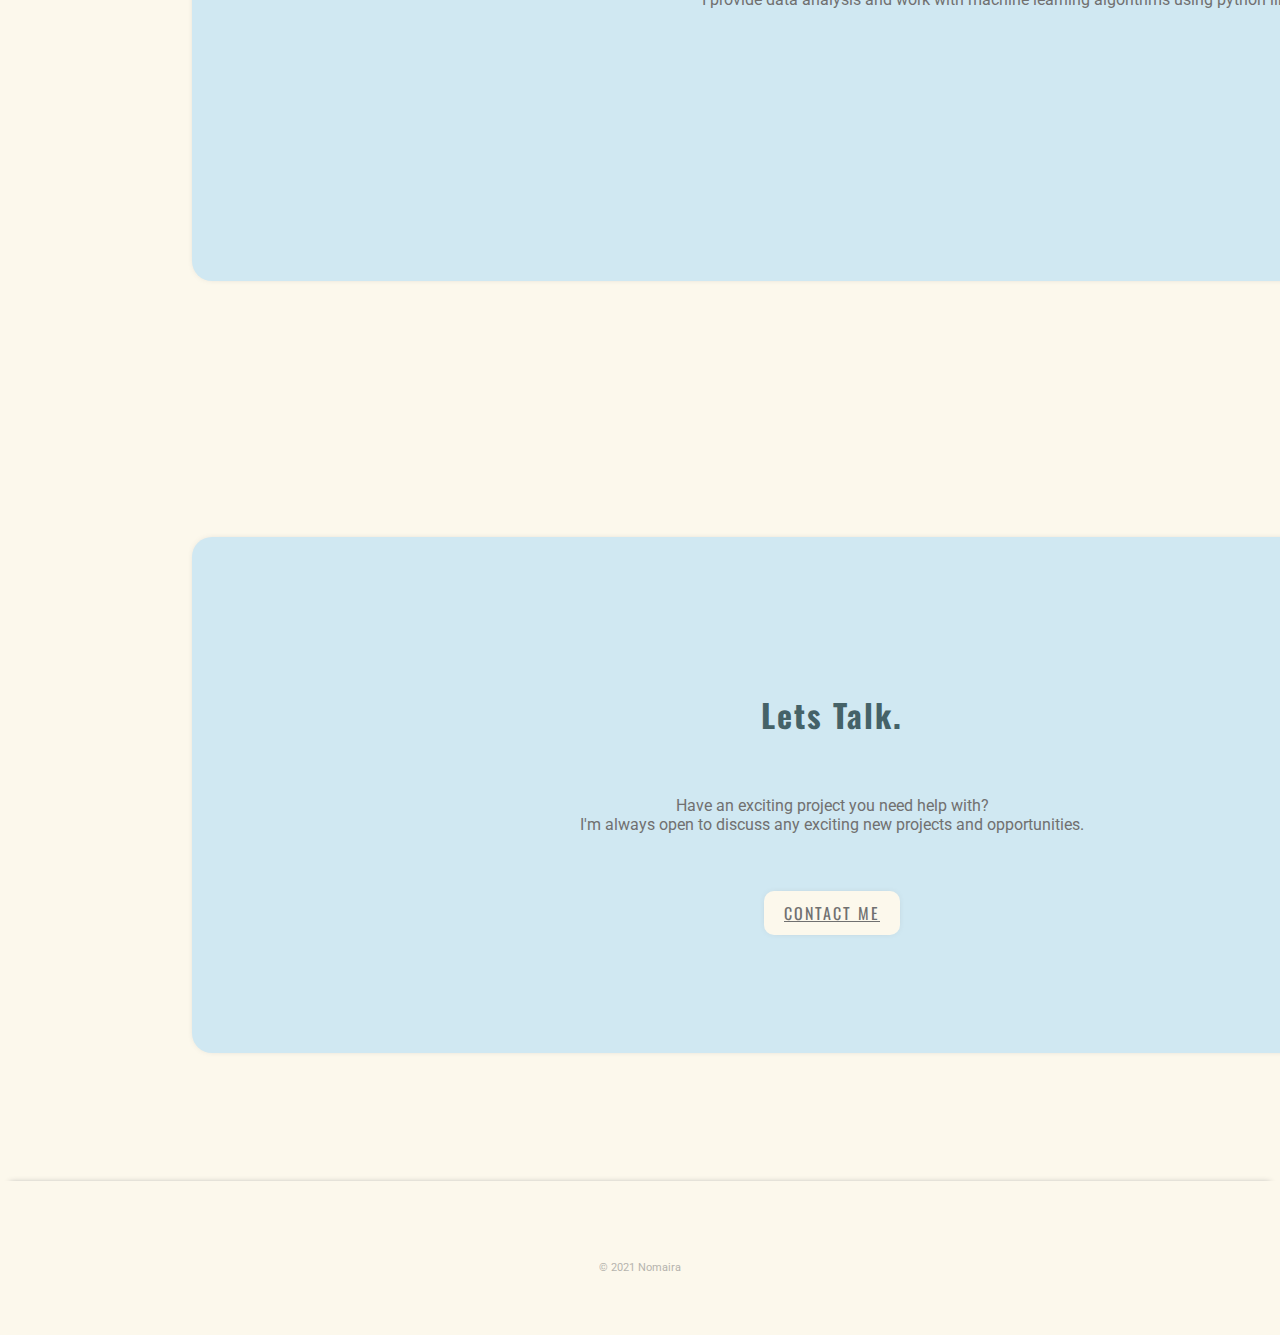
==== commit 90bdc4e7: "Update index.html" ====
--- a/index.html
+++ b/index.html
@@ -55,8 +55,8 @@
         
         <!-- Intro -->
         <div class="intro">
-          <h2>Hi! I am</h2>
-          <h1>Nomaira Fariah.</h1>
+          <h2>Hi! I'm</h2>
+          <h1>Nomaira.</h1>
           <h3>a developer and analyst.</h3>
           <button class="cta-btn" onclick="document.location='projects.html'">
             Portfolio
@@ -72,7 +72,7 @@
 
     <main class="container-fluid">
       <!-- Feature Section -->
-      <div onclick="window.open('https://github.com/Nomaira/music-player', '_blank')" class="feature">
+      <div onclick="window.open('https://nomaira.github.io/music-player/', '_blank')" class="feature">
         <div class="feature-text">
           <h3 class="spaced-lettering">Featured Project</h3>
           <h2>Music Player</h2>
@@ -89,7 +89,7 @@
       <!-- Services Section -->
       <div class="services row">
         <div class="col-lg-4">
-          <div onclick="document.location='/projects.html#development'" class="services-card">
+          <div onclick="document.location='projects.html#development'" class="services-card">
             <img class="services-icon" src="Images/frontend.svg" alt="frontend">
             <h3 class="services-title">Development</h3>
             <p class="services-description">I create responsive websites and web apps using both frontend and backend languages. 
@@ -99,7 +99,7 @@
 
         
         <div class="col-lg-4">
-          <div onclick="document.location='/projects.html#design'" class="services-card">
+          <div onclick="document.location='projects.html#design'" class="services-card">
             <img class="services-icon" src="Images/web-design.svg" alt="design">
             <h3 class="services-title">Design</h3>
             <p class="services-description">I design minimalistic and modern UI websites using figma. Check out some of my work on 
@@ -109,7 +109,7 @@
 
         
         <div class="col-lg-4">
-          <div onclick="document.location='/projects.html#data'" class="services-card">
+          <div onclick="document.location='projects.html#data'" class="services-card">
             <img class="services-icon" src="Images/data.svg" alt="data">
             <h3 class="services-title">Data</h3>
             <p class="services-description">I provide data analysis and work with machine learning algorithms using python libraries such as TensorFlow.</p>
@@ -124,7 +124,7 @@
           I'm always open to discuss any exciting new projects 
           and opportunities.
         </p>
-        <a class="cta-btn contact-btn" href="mailto:nomairafariah@outlook.com">Contact Me</a>
+        <a class="cta-btn contact-btn" href="mailto:nomairaf@gmail.com">Contact Me</a>
       </div>
     </main>
 
@@ -134,7 +134,7 @@
         <a href="https://github.com/Nomaira" target="_blank"><i class="social-icon fab fa-github"></i></a>
         <a href="https://dribbble.com/Nomaira" target="_blank"><i class="social-icon fab fa-dribbble"></i></a>
         <a href="https://codepen.io/nomaira" target="_blank"><i class="social-icon fab fa-codepen"></i></a>
-        <a href="mailto:nomairafariah@outlook.com"><i class="social-icon fas fa-envelope"></i></a>
+        <a href="mailto:nomairaf@gmail.com"><i class="social-icon fas fa-envelope"></i></a>
         <p>© 2021 Nomaira</p>
       <!-- </div> -->
     </footer>
--- a/css/main.css
+++ b/css/main.css
@@ -43,6 +43,25 @@
     padding: 10% 15%;
 }
 
+.cta-btn {
+    border: none;
+    border-radius: 10px;
+    background-color: #d0e8f2;
+    color: #707070;
+    padding: 10px 20px;
+    margin-top: 30px;
+    font-family: 'Oswald', sans-serif;
+    text-transform: uppercase;
+    letter-spacing: 2px;
+    box-shadow: 0 0 10px -6px rgb(146, 146, 146);
+}
+
+.cta-btn:hover {
+    background-color: #79a3b1;
+    color: #fcf8ec;
+    text-decoration: none;
+    transition: all 0.5s ease-in-out;
+}
 
 /* navbar */
 .navbar {
@@ -113,26 +132,6 @@
     align-items: center;
 }
 
-.cta-btn {
-    border: none;
-    border-radius: 10px;
-    background-color: #d0e8f2;
-    color: #707070;
-    padding: 10px 20px;
-    margin-top: 30px;
-    font-family: 'Oswald', sans-serif;
-    text-transform: uppercase;
-    letter-spacing: 2px;
-    box-shadow: 0 0 10px -6px rgb(146, 146, 146);
-}
-
-.cta-btn:hover {
-    background-color: #79a3b1;
-    color: #fcf8ec;
-    text-decoration: none;
-    transition: all 0.5s ease-in-out;
-}
-
 /* Feature project */
 .feature {
     background-color: #d0e8f2;
@@ -211,7 +210,6 @@
 
 /* Contact Section */
 .contact {
-    /* margin-top: 20%; */
     background-color: #d0e8f2;
     box-shadow: 0 0 10px -6px rgb(146, 146, 146);
     padding: 10%;
@@ -262,7 +260,7 @@
 .select {
     display: flex;
     justify-content: center;
-    align-items: flex-start;
+    align-items: center;
 }
 
 .select-btn {
@@ -386,4 +384,18 @@
 .project-img {
     width: 80%;
     border-radius: 20px;
+}
+
+/* CONTACT PAGE */
+.contact-container {
+    height: 100vh;
+    display: flex;
+    justify-content: center;
+    align-items: center;
+}
+
+@media screen and (max-width: 672px) {
+    .container-fluid {
+        padding: 5%;
+    }
 }